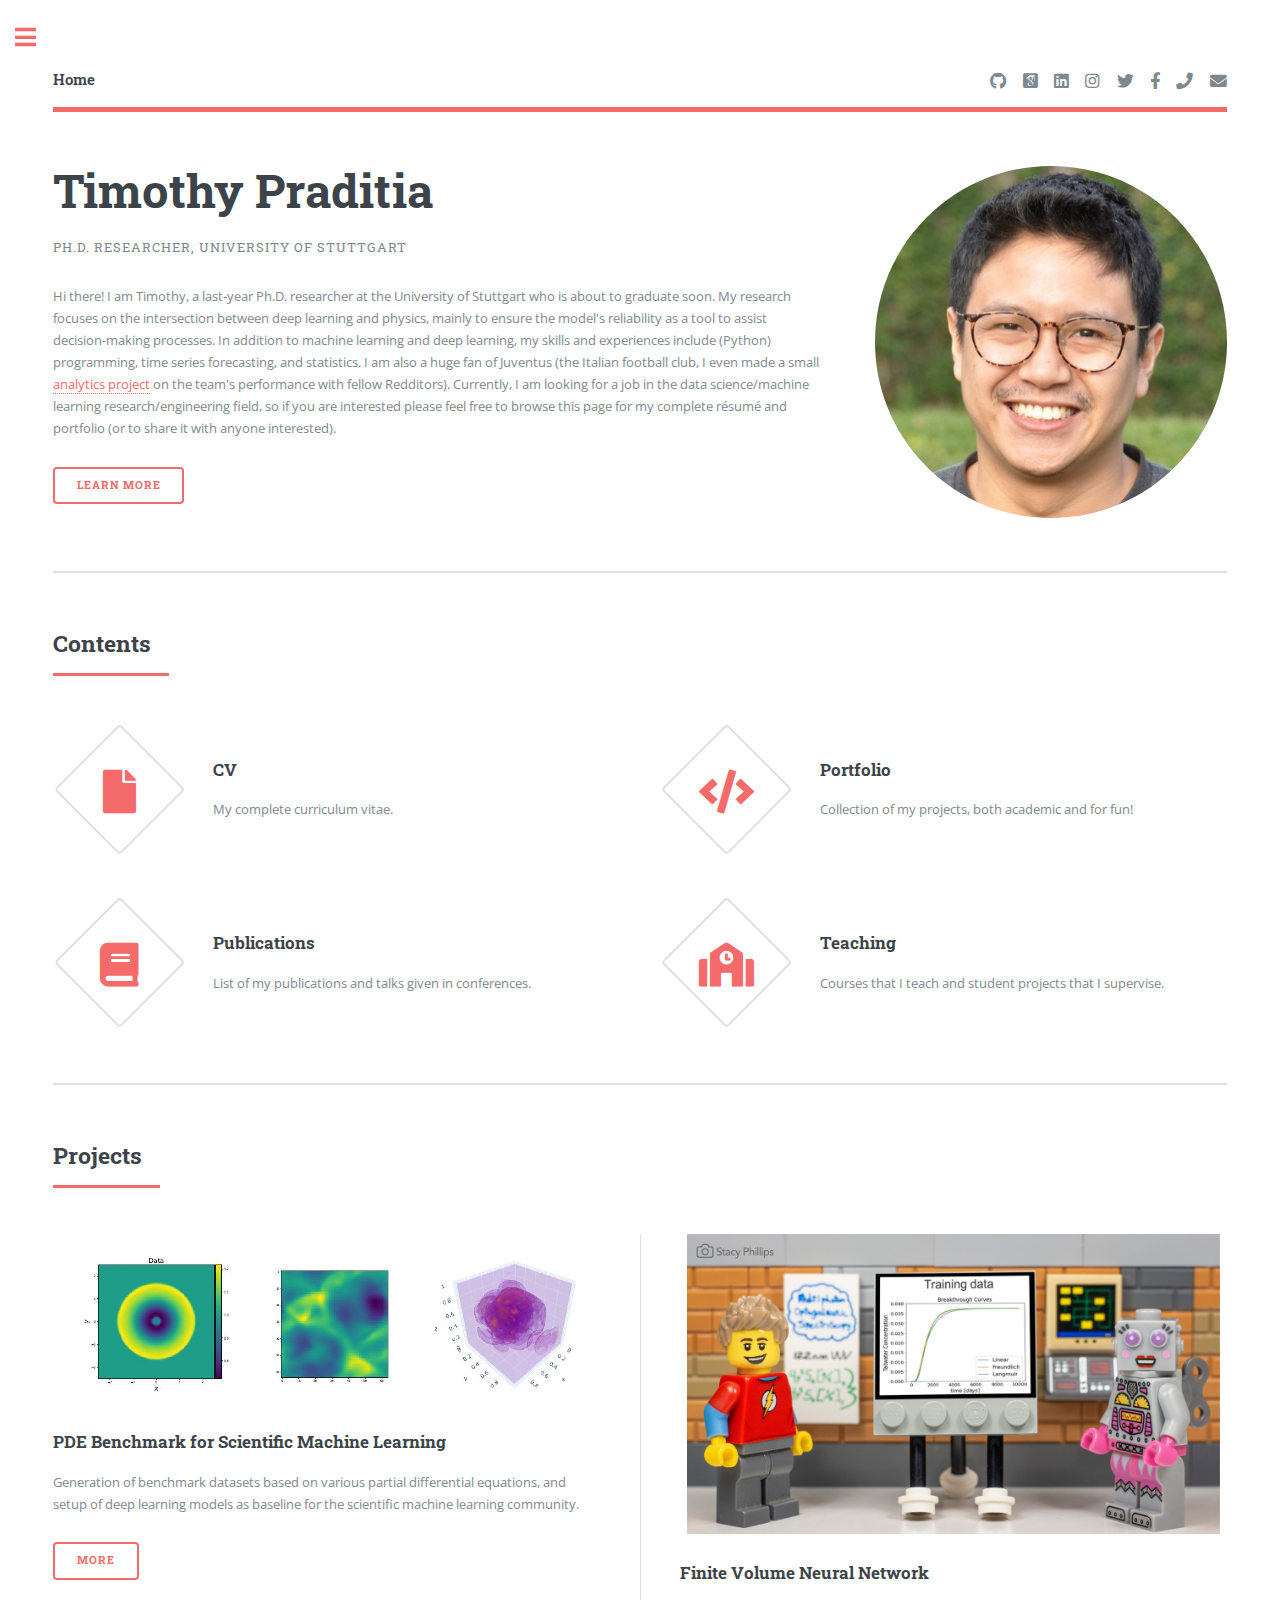
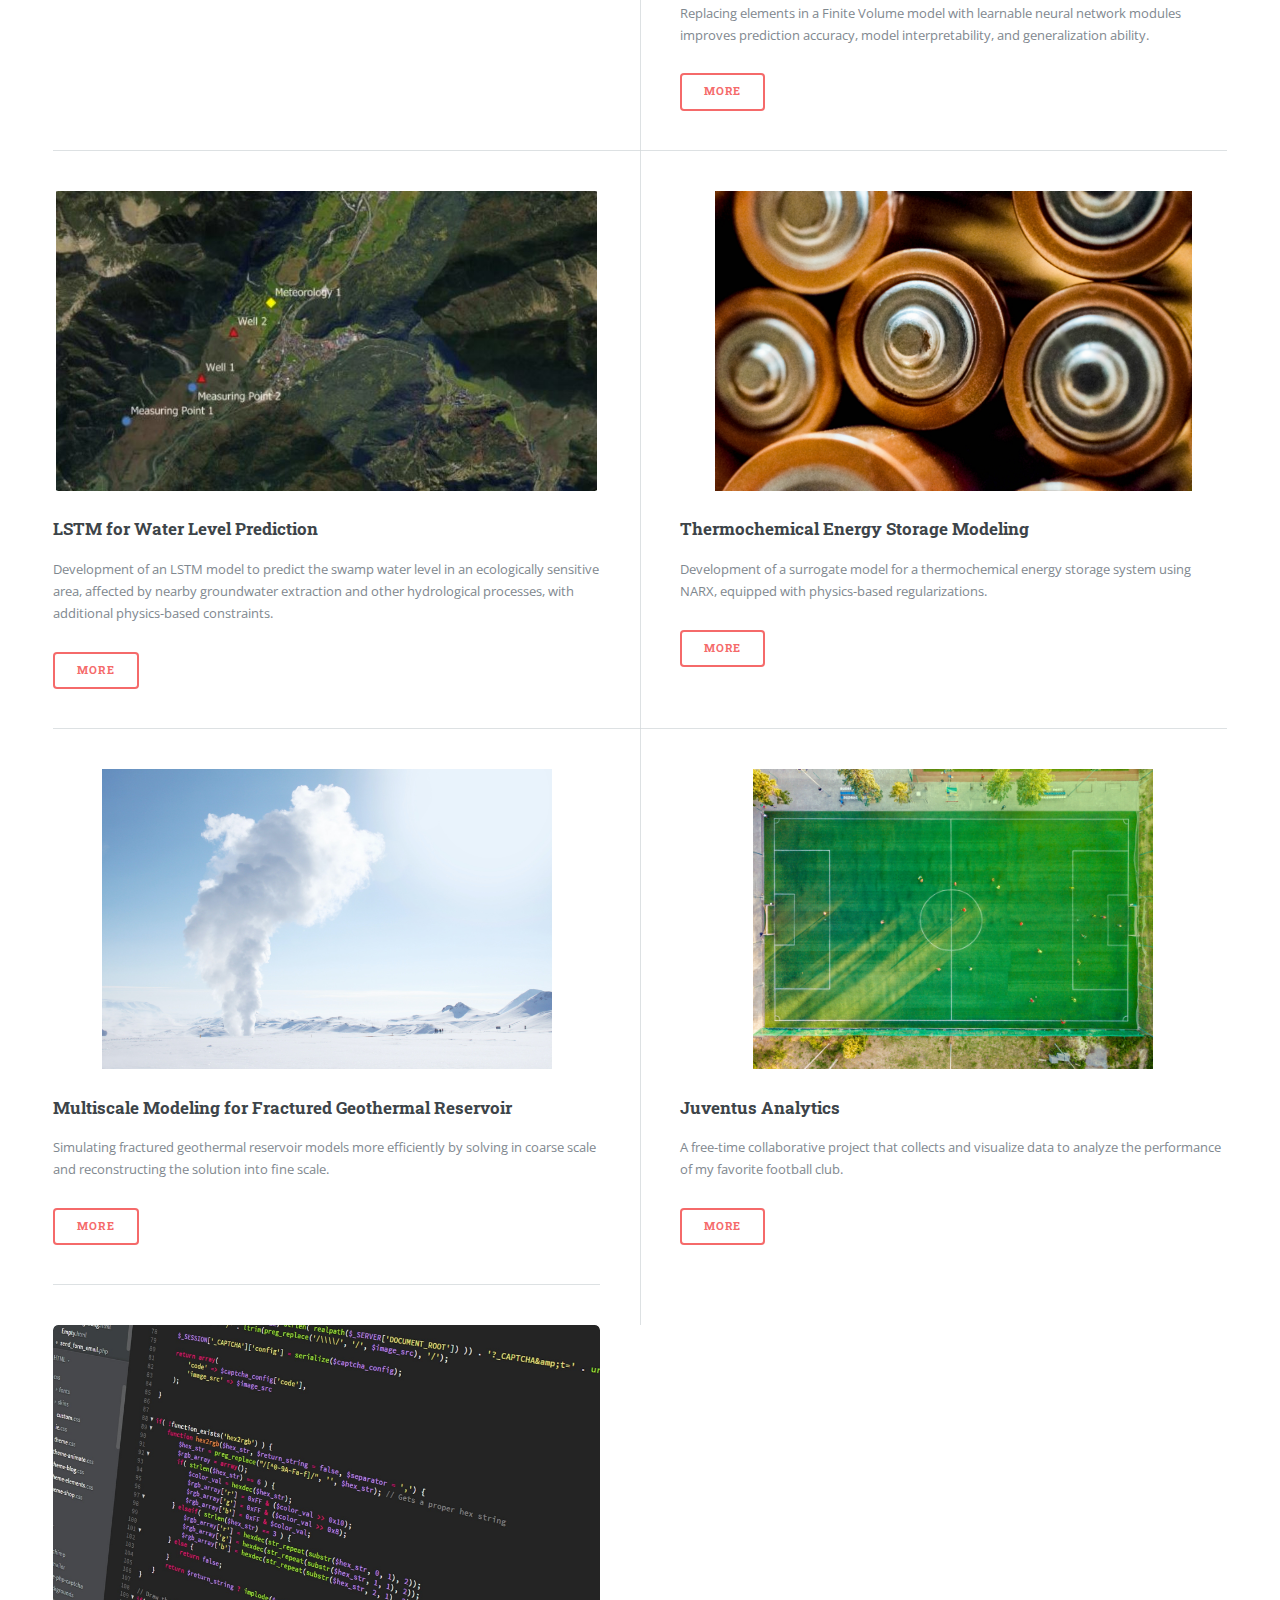
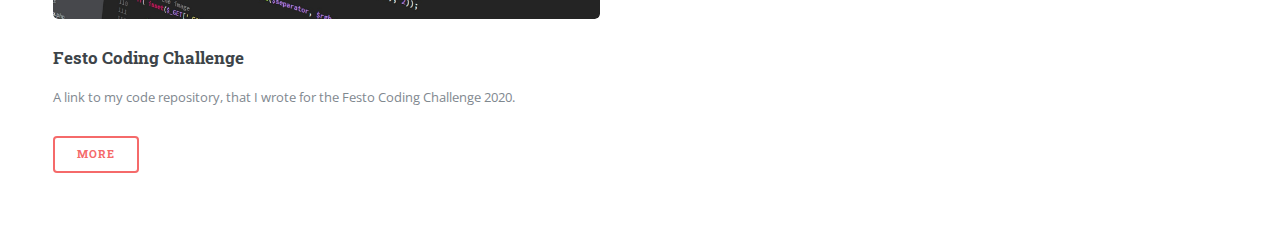
==== index.html @ e77e168a "Updated introduction and CV to include more concrete descriptions and achievements of projects" ====
<!DOCTYPE HTML>
<!--
	Editorial by HTML5 UP
	html5up.net | @ajlkn
	Free for personal and commercial use under the CCA 3.0 license (html5up.net/license)
-->
<html>
	<head>
		<title>Timothy Praditia - Home</title>
		<meta charset="utf-8" />
		<meta name="viewport" content="width=device-width, initial-scale=1, user-scalable=no" />
		<link rel="stylesheet" href="assets/css/main.css" />
	</head>
	<body class="is-preload">

		<!-- Wrapper -->
			<div id="wrapper">

				<!-- Main -->
					<div id="main">
						<div class="inner">

							<!-- Header -->
								<header id="header">
									<a href="index.html" class="logo"><strong>Home</strong></a>
									<ul class="icons">
										<li><a href="https://github.com/timothypraditia" target="_blank" class="icon brands fa-github"><span class="label">Github</span></a></li>
										<li><a href="https://scholar.google.com/citations?user=kIKsjt8AAAAJ&hl=en" target="_blank" class="icon ai ai-google-scholar-square"><span class="label">Google Scholar</span></a></li>
										<li><a href="https://www.linkedin.com/in/timothypraditia/" target="_blank" class="icon brands fa-linkedin"><span class="label">LinkedIn</span></a></li>
										<li><a href="https://www.instagram.com/timothypraditia/?hl=en" target="_blank" class="icon brands fa-instagram"><span class="label">Instagram</span></a></li>
										<li><a href="https://twitter.com/timothypraditia" target="_blank" class="icon brands fa-twitter"><span class="label">Twitter</span></a></li>
										<li><a href="https://www.facebook.com/timothypraditia" target="_blank" class="icon brands fa-facebook-f"><span class="label">Facebook</span></a></li>
										<li><a href="tel:+4917686418746" class="icon solid style2 fa fa-phone"><span class="label">Phone</span></a></li>
										<li><a href="mailto: timothypraditia89@gmail.com" class="icon solid style2 fa fa-envelope"><span class="label">Email</span></a></li>
									</ul>
								</header>

							<!-- Banner -->
								<section id="banner">
									<div class="content">
										<header>
											<h1>Timothy Praditia</h1>
											<p>Ph.D. Researcher, University of Stuttgart</p>
										</header>
										<p>Hi there! I am Timothy, a last-year Ph.D. researcher at the University of Stuttgart who is about to graduate soon.
											My research focuses on the intersection between deep learning and physics, mainly to ensure the model's reliability as a tool to assist decision-making processes.
											In addition to machine learning and deep learning, my skills and experiences include (Python) programming, time series forecasting, and statistics.
											I am also a huge fan of Juventus (the Italian football club, I even made a small <a href="juve-analytics.html">analytics project</a> on the team's performance with fellow Redditors).
											Currently, I am looking for a job in the data science/machine learning research/engineering field, so if you are interested please feel free to browse this page for my complete résumé and portfolio (or to share it with anyone interested).</p>
										<ul class="actions">
											<li><a href="cv.html" class="button big">Learn More</a></li>
										</ul>
									</div>
									<span class="image">
										<img src="images/profile_pic.svg" style="height=100px;" alt="" />
									</span>
								</section>

							<!-- Section -->
								<section>
									<header class="major">
										<h2>Contents</h2>
									</header>
									<div class="features">
										<article>
											<a href="cv.html" span class="icon solid fa fa-file"></span></a>
											<div class="content">
												<h3>CV</h3>
												<p>My complete curriculum vitae.</p>
											</div>
										</article>
										<article>
											<a href="#projects" span class="icon solid fa fa-code"></span></a>
											<div class="content">
												<h3>Portfolio</h3>
												<p>Collection of my projects, both academic and for fun!</p>
											</div>
										</article>
										<article>
											<a href="publications.html"" span class="icon solid fa fa-book"></span></a>
											<div class="content">
												<h3>Publications</h3>
												<p>List of my publications and talks given in conferences.</p>
											</div>
										</article>
										<article>
											<a href="teaching.html" span class="icon solid fa fa-school"></span></a>
											<div class="content">
												<h3>Teaching</h3>
												<p>Courses that I teach and student projects that I supervise.</p>
											</div>
										</article>
									</div>
								</section>

							<!-- Section -->
								<section>
									<header class="major">
										<h2 id="projects">Projects</h2>
									</header>
									<div class="posts">
										<article>
											<a href="pdebench.html" class="image"><img src="images/pdebench.jpg" alt="" /></a>
											<h3>PDE Benchmark for Scientific Machine Learning</h3>
											<p>Generation of benchmark datasets based on various partial differential equations, and setup of deep learning models as baseline for the scientific machine learning community.</p>
											<ul class="actions">
												<li><a href="pdebench.html" class="button">More</a></li>
											</ul>
										</article>
										<article>
											<a href="finn.html" class="image"><img src="images/finn.jpg" alt="" /></a>
											<h3>Finite Volume Neural Network</h3>
											<p>Replacing elements in a Finite Volume model with learnable neural network modules improves prediction accuracy, model interpretability, and generalization ability.</p>
											<ul class="actions">
												<li><a href="finn.html" class="button">More</a></li>
											</ul>
										</article>
										<article>
											<a href="lstm-water-level.html" class="image"><img src="images/lstm-water.jpg" alt="" /></a>
											<h3>LSTM for Water Level Prediction</h3>
											<p>Development of an LSTM model to predict the swamp water level in an ecologically sensitive area, affected by nearby groundwater extraction and other hydrological processes, with additional physics-based constraints.</p>
											<ul class="actions">
												<li><a href="lstm-water-level.html" class="button">More</a></li>
											</ul>
										</article>
										<article>
											<a href="tces.html" class="image"><img src="images/batteries.jpg" alt="" /></a>
											<h3>Thermochemical Energy Storage Modeling</h3>
											<p>Development of a surrogate model for a thermochemical energy storage system using NARX, equipped with physics-based regularizations.</p>
											<ul class="actions">
												<li><a href="tces.html" class="button">More</a></li>
											</ul>
										</article>
										<article>
											<a href="msfv.html" class="image"><img src="images/geothermal.jpg" alt="" /></a>
											<h3>Multiscale Modeling for Fractured Geothermal Reservoir</h3>
											<p>Simulating fractured geothermal reservoir models more efficiently by solving in coarse scale and reconstructing the solution into fine scale.</p>
											<ul class="actions">
												<li><a href="msfv.html" class="button">More</a></li>
											</ul>
										</article>
										<article>
											<a href="juve-analytics.html" class="image"><img src="images/football.jpg" alt="" /></a>
											<h3>Juventus Analytics</h3>
											<p>A free-time collaborative project that collects and visualize data to analyze the performance of my favorite football club.</p>
											<ul class="actions">
												<li><a href="juve-analytics.html" class="button">More</a></li>
											</ul>
										</article>
										<article>
											<a href="https://github.com/timothypraditia/festo-coding-challenge-2020" target="_blank" class="image"><img src="images/coding.jpg" alt="" /></a>
											<h3>Festo Coding Challenge</h3>
											<p>A link to my code repository, that I wrote for the Festo Coding Challenge 2020.</p>
											<ul class="actions">
												<li><a href="https://github.com/timothypraditia/festo-coding-challenge-2020" target="_blank" class="button">More</a></li>
											</ul>
										</article>
									</div>
								</section>

						</div>
					</div>

				<!-- Sidebar -->
					<div id="sidebar">
						<div class="inner">

							<!-- Menu -->
								<nav id="menu">
									<header class="major">
										<h2>Menu</h2>
									</header>
									<ul>
										<li><a href="index.html">Homepage</a></li>
										<li><a href="cv.html">Curriculum Vitae</a></li>
										<li>
											<span class="opener">Projects</span>
											<ul>
												<li><a href="pdebench.html">PDE Benchmark for Scientific Machine Learning</a></li>
												<li><a href="finn.html">Finite Volume Neural Network</a></li>
												<li><a href="lstm-water-level.html">LSTM for Water Level Prediction</a></li>
												<li><a href="tces.html">Thermochemical Energy Storage Modeling</a></li>
												<li><a href="msfv.html">Multiscale Modelling for Fractured Geothermal Reservoir</a></li>
												<li><a href="juve-analytics.html">Juventus analytics</a></li>
												<li><a href="https://github.com/timothypraditia/festo-coding-challenge-2020" target="_blank">Festo Coding Challenge</a></li>
											</ul>
										</li>
										<li><a href="publications.html">Publications list</a></li>
										<li><a href="teaching.html">Teaching and supervision</a></li>
									</ul>
								</nav>

							<!-- Section -->
								<section>
									<header class="major">
										<h2>Get in touch</h2>
									</header>
									<p>Thank you for visiting my page! If you are interested and want to get in touch, please use either the phone or email link on top of this page, or use the contact form below.</p>
									
									<form method="post" action="https://formspree.io/f/mzbwznao">
										<div class="fields">
											<div class="field half">
												<input type="text" name="name" id="name" placeholder="Name" />
											</div>
											<div class="field half">
												<input type="email" name="email" id="email" placeholder="Email" />
											</div>
											<div class="field">
												<textarea name="message" id="message" placeholder="Message"></textarea>
											</div>
										</div>
										<ul class="actions">
											<li><input type="submit" value="Send" class="primary" /></li>
										</ul>
									</form>
								</section>

							<!-- Footer -->
								<footer id="footer">
									<p class="copyright">&copy; Untitled. All rights reserved. Demo Images: <a href="https://unsplash.com">Unsplash</a>. Design: <a href="https://html5up.net">HTML5 UP</a>.</p>
								</footer>

						</div>
					</div>

			</div>

		<!-- Scripts -->
			<script src="assets/js/jquery.min.js"></script>
			<script src="assets/js/browser.min.js"></script>
			<script src="assets/js/breakpoints.min.js"></script>
			<script src="assets/js/util.js"></script>
			<script src="assets/js/main.js"></script>

	</body>
</html>
---- assets/css/main.css ----
@import url(fontawesome-all.min.css);
@import url(academicons.min.css);
@import url("https://fonts.googleapis.com/css?family=Open+Sans:400,600,400italic,600italic|Roboto+Slab:400,700");
/*
	Editorial by HTML5 UP
	html5up.net | @ajlkn
	Free for personal and commercial use under the CCA 3.0 license (html5up.net/license)
*/
html, body, div, span, applet, object,
iframe, h1, h2, h3, h4, h5, h6, p, blockquote,
pre, a, abbr, acronym, address, big, cite,
code, del, dfn, em, img, ins, kbd, q, s, samp,
small, strike, strong, sub, sup, tt, var, b,
u, i, center, dl, dt, dd, ol, ul, li, fieldset,
form, label, legend, table, caption, tbody,
tfoot, thead, tr, th, td, article, aside,
canvas, details, embed, figure, figcaption,
footer, header, hgroup, menu, nav, output, ruby,
section, summary, time, mark, audio, video {
  margin: 0;
  padding: 0;
  border: 0;
  font-size: 100%;
  font: inherit;
  vertical-align: baseline; }

article, aside, details, figcaption, figure,
footer, header, hgroup, menu, nav, section {
  display: block; }

body {
  line-height: 1; }

ol, ul {
  list-style: none; }

blockquote, q {
  quotes: none; }
  blockquote:before, blockquote:after, q:before, q:after {
    content: '';
    content: none; }

table {
  border-collapse: collapse;
  border-spacing: 0; }

body {
  -webkit-text-size-adjust: none; }

mark {
  background-color: transparent;
  color: inherit; }

input::-moz-focus-inner {
  border: 0;
  padding: 0; }

input, select, textarea {
  -moz-appearance: none;
  -webkit-appearance: none;
  -ms-appearance: none;
  appearance: none; }

/* Basic */
@-ms-viewport {
  width: device-width; }

body {
  -ms-overflow-style: scrollbar; }

@media screen and (max-width: 480px) {
  html, body {
    min-width: 320px; } }

html {
  box-sizing: border-box; }

*, *:before, *:after {
  box-sizing: inherit; }

body {
  background: #ffffff; }
  body.is-preload *, body.is-preload *:before, body.is-preload *:after, body.is-resizing *, body.is-resizing *:before, body.is-resizing *:after {
    -moz-animation: none !important;
    -webkit-animation: none !important;
    -ms-animation: none !important;
    animation: none !important;
    -moz-transition: none !important;
    -webkit-transition: none !important;
    -ms-transition: none !important;
    transition: none !important; }

/* Type */
body, input, select, textarea {
  color: #7f888f;
  font-family: "Open Sans", sans-serif;
  font-size: 13pt;
  font-weight: 400;
  line-height: 1.65; }
  @media screen and (max-width: 1680px) {
    body, input, select, textarea {
      font-size: 11pt; } }
  @media screen and (max-width: 1280px) {
    body, input, select, textarea {
      font-size: 10pt; } }
  @media screen and (max-width: 360px) {
    body, input, select, textarea {
      font-size: 9pt; } }

a {
  -moz-transition: color 0.2s ease-in-out, border-bottom-color 0.2s ease-in-out;
  -webkit-transition: color 0.2s ease-in-out, border-bottom-color 0.2s ease-in-out;
  -ms-transition: color 0.2s ease-in-out, border-bottom-color 0.2s ease-in-out;
  transition: color 0.2s ease-in-out, border-bottom-color 0.2s ease-in-out;
  border-bottom: dotted 1px;
  color: #f56a6a;
  text-decoration: none; }
  a:hover {
    border-bottom-color: #f56a6a;
    color: #f56a6a !important; }
    a:hover strong {
      color: inherit; }

strong, b {
  color: #3d4449;
  font-weight: 600; }

em, i {
  font-style: italic; }

p {
  margin: 0 0 2em 0; }

h1, h2, h3, h4, h5, h6 {
  color: #3d4449;
  font-family: "Roboto Slab", serif;
  font-weight: 700;
  line-height: 1.5;
  margin: 0 0 1em 0; }
  h1 a, h2 a, h3 a, h4 a, h5 a, h6 a {
    color: inherit;
    text-decoration: none;
    border-bottom: 0; }

h1 {
  font-size: 4em;
  margin: 0 0 0.5em 0;
  line-height: 1.3; }

h2 {
  font-size: 1.75em; }

h3 {
  font-size: 1.25em; }

h4 {
  font-size: 1.1em; }

h5 {
  font-size: 0.9em; }

h6 {
  font-size: 0.7em; }

@media screen and (max-width: 1680px) {
  h1 {
    font-size: 3.5em; } }

@media screen and (max-width: 980px) {
  h1 {
    font-size: 3.25em; } }

@media screen and (max-width: 736px) {
  h1 {
    font-size: 2em;
    line-height: 1.4; }
  h2 {
    font-size: 1.5em; } }

sub {
  font-size: 0.8em;
  position: relative;
  top: 0.5em; }

sup {
  font-size: 0.8em;
  position: relative;
  top: -0.5em; }

blockquote {
  border-left: solid 3px rgba(210, 215, 217, 0.75);
  font-style: italic;
  margin: 0 0 2em 0;
  padding: 0.5em 0 0.5em 2em; }

code {
  background: rgba(230, 235, 237, 0.25);
  border-radius: 0.375em;
  border: solid 1px rgba(210, 215, 217, 0.75);
  font-family: "Courier New", monospace;
  font-size: 0.9em;
  margin: 0 0.25em;
  padding: 0.25em 0.65em; }

pre {
  -webkit-overflow-scrolling: touch;
  font-family: "Courier New", monospace;
  font-size: 0.9em;
  margin: 0 0 2em 0; }
  pre code {
    display: block;
    line-height: 1.75;
    padding: 1em 1.5em;
    overflow-x: auto; }

hr {
  border: 0;
  border-bottom: solid 1px rgba(210, 215, 217, 0.75);
  margin: 2em 0; }
  hr.major {
    margin: 3em 0; }

.align-left {
  text-align: left; }

.align-center {
  text-align: center; }

.align-right {
  text-align: right; }

/* Row */
.row {
  display: flex;
  flex-wrap: wrap;
  box-sizing: border-box;
  align-items: stretch; }
  .row > * {
    box-sizing: border-box; }
  .row.gtr-uniform > * > :last-child {
    margin-bottom: 0; }
  .row.aln-left {
    justify-content: flex-start; }
  .row.aln-center {
    justify-content: center; }
  .row.aln-right {
    justify-content: flex-end; }
  .row.aln-top {
    align-items: flex-start; }
  .row.aln-middle {
    align-items: center; }
  .row.aln-bottom {
    align-items: flex-end; }
  .row > .imp {
    order: -1; }
  .row > .col-1 {
    width: 8.33333%; }
  .row > .off-1 {
    margin-left: 8.33333%; }
  .row > .col-2 {
    width: 16.66667%; }
  .row > .off-2 {
    margin-left: 16.66667%; }
  .row > .col-3 {
    width: 25%; }
  .row > .off-3 {
    margin-left: 25%; }
  .row > .col-4 {
    width: 33.33333%; }
  .row > .off-4 {
    margin-left: 33.33333%; }
  .row > .col-5 {
    width: 41.66667%; }
  .row > .off-5 {
    margin-left: 41.66667%; }
  .row > .col-6 {
    width: 50%; }
  .row > .off-6 {
    margin-left: 50%; }
  .row > .col-7 {
    width: 58.33333%; }
  .row > .off-7 {
    margin-left: 58.33333%; }
  .row > .col-8 {
    width: 66.66667%; }
  .row > .off-8 {
    margin-left: 66.66667%; }
  .row > .col-9 {
    width: 75%; }
  .row > .off-9 {
    margin-left: 75%; }
  .row > .col-10 {
    width: 83.33333%; }
  .row > .off-10 {
    margin-left: 83.33333%; }
  .row > .col-11 {
    width: 91.66667%; }
  .row > .off-11 {
    margin-left: 91.66667%; }
  .row > .col-12 {
    width: 100%; }
  .row > .off-12 {
    margin-left: 100%; }
  .row.gtr-0 {
    margin-top: 0;
    margin-left: 0em; }
    .row.gtr-0 > * {
      padding: 0 0 0 0em; }
    .row.gtr-0.gtr-uniform {
      margin-top: 0em; }
      .row.gtr-0.gtr-uniform > * {
        padding-top: 0em; }
  .row.gtr-25 {
    margin-top: 0;
    margin-left: -0.375em; }
    .row.gtr-25 > * {
      padding: 0 0 0 0.375em; }
    .row.gtr-25.gtr-uniform {
      margin-top: -0.375em; }
      .row.gtr-25.gtr-uniform > * {
        padding-top: 0.375em; }
  .row.gtr-50 {
    margin-top: 0;
    margin-left: -0.75em; }
    .row.gtr-50 > * {
      padding: 0 0 0 0.75em; }
    .row.gtr-50.gtr-uniform {
      margin-top: -0.75em; }
      .row.gtr-50.gtr-uniform > * {
        padding-top: 0.75em; }
  .row {
    margin-top: 0;
    margin-left: -1.5em; }
    .row > * {
      padding: 0 0 0 1.5em; }
    .row.gtr-uniform {
      margin-top: -1.5em; }
      .row.gtr-uniform > * {
        padding-top: 1.5em; }
  .row.gtr-150 {
    margin-top: 0;
    margin-left: -2.25em; }
    .row.gtr-150 > * {
      padding: 0 0 0 2.25em; }
    .row.gtr-150.gtr-uniform {
      margin-top: -2.25em; }
      .row.gtr-150.gtr-uniform > * {
        padding-top: 2.25em; }
  .row.gtr-200 {
    margin-top: 0;
    margin-left: -3em; }
    .row.gtr-200 > * {
      padding: 0 0 0 3em; }
    .row.gtr-200.gtr-uniform {
      margin-top: -3em; }
      .row.gtr-200.gtr-uniform > * {
        padding-top: 3em; }
  @media screen and (max-width: 1680px) {
    .row {
      display: flex;
      flex-wrap: wrap;
      box-sizing: border-box;
      align-items: stretch; }
      .row > * {
        box-sizing: border-box; }
      .row.gtr-uniform > * > :last-child {
        margin-bottom: 0; }
      .row.aln-left {
        justify-content: flex-start; }
      .row.aln-center {
        justify-content: center; }
      .row.aln-right {
        justify-content: flex-end; }
      .row.aln-top {
        align-items: flex-start; }
      .row.aln-middle {
        align-items: center; }
      .row.aln-bottom {
        align-items: flex-end; }
      .row > .imp-xlarge {
        order: -1; }
      .row > .col-1-xlarge {
        width: 8.33333%; }
      .row > .off-1-xlarge {
        margin-left: 8.33333%; }
      .row > .col-2-xlarge {
        width: 16.66667%; }
      .row > .off-2-xlarge {
        margin-left: 16.66667%; }
      .row > .col-3-xlarge {
        width: 25%; }
      .row > .off-3-xlarge {
        margin-left: 25%; }
      .row > .col-4-xlarge {
        width: 33.33333%; }
      .row > .off-4-xlarge {
        margin-left: 33.33333%; }
      .row > .col-5-xlarge {
        width: 41.66667%; }
      .row > .off-5-xlarge {
        margin-left: 41.66667%; }
      .row > .col-6-xlarge {
        width: 50%; }
      .row > .off-6-xlarge {
        margin-left: 50%; }
      .row > .col-7-xlarge {
        width: 58.33333%; }
      .row > .off-7-xlarge {
        margin-left: 58.33333%; }
      .row > .col-8-xlarge {
        width: 66.66667%; }
      .row > .off-8-xlarge {
        margin-left: 66.66667%; }
      .row > .col-9-xlarge {
        width: 75%; }
      .row > .off-9-xlarge {
        margin-left: 75%; }
      .row > .col-10-xlarge {
        width: 83.33333%; }
      .row > .off-10-xlarge {
        margin-left: 83.33333%; }
      .row > .col-11-xlarge {
        width: 91.66667%; }
      .row > .off-11-xlarge {
        margin-left: 91.66667%; }
      .row > .col-12-xlarge {
        width: 100%; }
      .row > .off-12-xlarge {
        margin-left: 100%; }
      .row.gtr-0 {
        margin-top: 0;
        margin-left: 0em; }
        .row.gtr-0 > * {
          padding: 0 0 0 0em; }
        .row.gtr-0.gtr-uniform {
          margin-top: 0em; }
          .row.gtr-0.gtr-uniform > * {
            padding-top: 0em; }
      .row.gtr-25 {
        margin-top: 0;
        margin-left: -0.375em; }
        .row.gtr-25 > * {
          padding: 0 0 0 0.375em; }
        .row.gtr-25.gtr-uniform {
          margin-top: -0.375em; }
          .row.gtr-25.gtr-uniform > * {
            padding-top: 0.375em; }
      .row.gtr-50 {
        margin-top: 0;
        margin-left: -0.75em; }
        .row.gtr-50 > * {
          padding: 0 0 0 0.75em; }
        .row.gtr-50.gtr-uniform {
          margin-top: -0.75em; }
          .row.gtr-50.gtr-uniform > * {
            padding-top: 0.75em; }
      .row {
        margin-top: 0;
        margin-left: -1.5em; }
        .row > * {
          padding: 0 0 0 1.5em; }
        .row.gtr-uniform {
          margin-top: -1.5em; }
          .row.gtr-uniform > * {
            padding-top: 1.5em; }
      .row.gtr-150 {
        margin-top: 0;
        margin-left: -2.25em; }
        .row.gtr-150 > * {
          padding: 0 0 0 2.25em; }
        .row.gtr-150.gtr-uniform {
          margin-top: -2.25em; }
          .row.gtr-150.gtr-uniform > * {
            padding-top: 2.25em; }
      .row.gtr-200 {
        margin-top: 0;
        margin-left: -3em; }
        .row.gtr-200 > * {
          padding: 0 0 0 3em; }
        .row.gtr-200.gtr-uniform {
          margin-top: -3em; }
          .row.gtr-200.gtr-uniform > * {
            padding-top: 3em; } }
  @media screen and (max-width: 1280px) {
    .row {
      display: flex;
      flex-wrap: wrap;
      box-sizing: border-box;
      align-items: stretch; }
      .row > * {
        box-sizing: border-box; }
      .row.gtr-uniform > * > :last-child {
        margin-bottom: 0; }
      .row.aln-left {
        justify-content: flex-start; }
      .row.aln-center {
        justify-content: center; }
      .row.aln-right {
        justify-content: flex-end; }
      .row.aln-top {
        align-items: flex-start; }
      .row.aln-middle {
        align-items: center; }
      .row.aln-bottom {
        align-items: flex-end; }
      .row > .imp-large {
        order: -1; }
      .row > .col-1-large {
        width: 8.33333%; }
      .row > .off-1-large {
        margin-left: 8.33333%; }
      .row > .col-2-large {
        width: 16.66667%; }
      .row > .off-2-large {
        margin-left: 16.66667%; }
      .row > .col-3-large {
        width: 25%; }
      .row > .off-3-large {
        margin-left: 25%; }
      .row > .col-4-large {
        width: 33.33333%; }
      .row > .off-4-large {
        margin-left: 33.33333%; }
      .row > .col-5-large {
        width: 41.66667%; }
      .row > .off-5-large {
        margin-left: 41.66667%; }
      .row > .col-6-large {
        width: 50%; }
      .row > .off-6-large {
        margin-left: 50%; }
      .row > .col-7-large {
        width: 58.33333%; }
      .row > .off-7-large {
        margin-left: 58.33333%; }
      .row > .col-8-large {
        width: 66.66667%; }
      .row > .off-8-large {
        margin-left: 66.66667%; }
      .row > .col-9-large {
        width: 75%; }
      .row > .off-9-large {
        margin-left: 75%; }
      .row > .col-10-large {
        width: 83.33333%; }
      .row > .off-10-large {
        margin-left: 83.33333%; }
      .row > .col-11-large {
        width: 91.66667%; }
      .row > .off-11-large {
        margin-left: 91.66667%; }
      .row > .col-12-large {
        width: 100%; }
      .row > .off-12-large {
        margin-left: 100%; }
      .row.gtr-0 {
        margin-top: 0;
        margin-left: 0em; }
        .row.gtr-0 > * {
          padding: 0 0 0 0em; }
        .row.gtr-0.gtr-uniform {
          margin-top: 0em; }
          .row.gtr-0.gtr-uniform > * {
            padding-top: 0em; }
      .row.gtr-25 {
        margin-top: 0;
        margin-left: -0.375em; }
        .row.gtr-25 > * {
          padding: 0 0 0 0.375em; }
        .row.gtr-25.gtr-uniform {
          margin-top: -0.375em; }
          .row.gtr-25.gtr-uniform > * {
            padding-top: 0.375em; }
      .row.gtr-50 {
        margin-top: 0;
        margin-left: -0.75em; }
        .row.gtr-50 > * {
          padding: 0 0 0 0.75em; }
        .row.gtr-50.gtr-uniform {
          margin-top: -0.75em; }
          .row.gtr-50.gtr-uniform > * {
            padding-top: 0.75em; }
      .row {
        margin-top: 0;
        margin-left: -1.5em; }
        .row > * {
          padding: 0 0 0 1.5em; }
        .row.gtr-uniform {
          margin-top: -1.5em; }
          .row.gtr-uniform > * {
            padding-top: 1.5em; }
      .row.gtr-150 {
        margin-top: 0;
        margin-left: -2.25em; }
        .row.gtr-150 > * {
          padding: 0 0 0 2.25em; }
        .row.gtr-150.gtr-uniform {
          margin-top: -2.25em; }
          .row.gtr-150.gtr-uniform > * {
            padding-top: 2.25em; }
      .row.gtr-200 {
        margin-top: 0;
        margin-left: -3em; }
        .row.gtr-200 > * {
          padding: 0 0 0 3em; }
        .row.gtr-200.gtr-uniform {
          margin-top: -3em; }
          .row.gtr-200.gtr-uniform > * {
            padding-top: 3em; } }
  @media screen and (max-width: 980px) {
    .row {
      display: flex;
      flex-wrap: wrap;
      box-sizing: border-box;
      align-items: stretch; }
      .row > * {
        box-sizing: border-box; }
      .row.gtr-uniform > * > :last-child {
        margin-bottom: 0; }
      .row.aln-left {
        justify-content: flex-start; }
      .row.aln-center {
        justify-content: center; }
      .row.aln-right {
        justify-content: flex-end; }
      .row.aln-top {
        align-items: flex-start; }
      .row.aln-middle {
        align-items: center; }
      .row.aln-bottom {
        align-items: flex-end; }
      .row > .imp-medium {
        order: -1; }
      .row > .col-1-medium {
        width: 8.33333%; }
      .row > .off-1-medium {
        margin-left: 8.33333%; }
      .row > .col-2-medium {
        width: 16.66667%; }
      .row > .off-2-medium {
        margin-left: 16.66667%; }
      .row > .col-3-medium {
        width: 25%; }
      .row > .off-3-medium {
        margin-left: 25%; }
      .row > .col-4-medium {
        width: 33.33333%; }
      .row > .off-4-medium {
        margin-left: 33.33333%; }
      .row > .col-5-medium {
        width: 41.66667%; }
      .row > .off-5-medium {
        margin-left: 41.66667%; }
      .row > .col-6-medium {
        width: 50%; }
      .row > .off-6-medium {
        margin-left: 50%; }
      .row > .col-7-medium {
        width: 58.33333%; }
      .row > .off-7-medium {
        margin-left: 58.33333%; }
      .row > .col-8-medium {
        width: 66.66667%; }
      .row > .off-8-medium {
        margin-left: 66.66667%; }
      .row > .col-9-medium {
        width: 75%; }
      .row > .off-9-medium {
        margin-left: 75%; }
      .row > .col-10-medium {
        width: 83.33333%; }
      .row > .off-10-medium {
        margin-left: 83.33333%; }
      .row > .col-11-medium {
        width: 91.66667%; }
      .row > .off-11-medium {
        margin-left: 91.66667%; }
      .row > .col-12-medium {
        width: 100%; }
      .row > .off-12-medium {
        margin-left: 100%; }
      .row.gtr-0 {
        margin-top: 0;
        margin-left: 0em; }
        .row.gtr-0 > * {
          padding: 0 0 0 0em; }
        .row.gtr-0.gtr-uniform {
          margin-top: 0em; }
          .row.gtr-0.gtr-uniform > * {
            padding-top: 0em; }
      .row.gtr-25 {
        margin-top: 0;
        margin-left: -0.375em; }
        .row.gtr-25 > * {
          padding: 0 0 0 0.375em; }
        .row.gtr-25.gtr-uniform {
          margin-top: -0.375em; }
          .row.gtr-25.gtr-uniform > * {
            padding-top: 0.375em; }
      .row.gtr-50 {
        margin-top: 0;
        margin-left: -0.75em; }
        .row.gtr-50 > * {
          padding: 0 0 0 0.75em; }
        .row.gtr-50.gtr-uniform {
          margin-top: -0.75em; }
          .row.gtr-50.gtr-uniform > * {
            padding-top: 0.75em; }
      .row {
        margin-top: 0;
        margin-left: -1.5em; }
        .row > * {
          padding: 0 0 0 1.5em; }
        .row.gtr-uniform {
          margin-top: -1.5em; }
          .row.gtr-uniform > * {
            padding-top: 1.5em; }
      .row.gtr-150 {
        margin-top: 0;
        margin-left: -2.25em; }
        .row.gtr-150 > * {
          padding: 0 0 0 2.25em; }
        .row.gtr-150.gtr-uniform {
          margin-top: -2.25em; }
          .row.gtr-150.gtr-uniform > * {
            padding-top: 2.25em; }
      .row.gtr-200 {
        margin-top: 0;
        margin-left: -3em; }
        .row.gtr-200 > * {
          padding: 0 0 0 3em; }
        .row.gtr-200.gtr-uniform {
          margin-top: -3em; }
          .row.gtr-200.gtr-uniform > * {
            padding-top: 3em; } }
  @media screen and (max-width: 736px) {
    .row {
      display: flex;
      flex-wrap: wrap;
      box-sizing: border-box;
      align-items: stretch; }
      .row > * {
        box-sizing: border-box; }
      .row.gtr-uniform > * > :last-child {
        margin-bottom: 0; }
      .row.aln-left {
        justify-content: flex-start; }
      .row.aln-center {
        justify-content: center; }
      .row.aln-right {
        justify-content: flex-end; }
      .row.aln-top {
        align-items: flex-start; }
      .row.aln-middle {
        align-items: center; }
      .row.aln-bottom {
        align-items: flex-end; }
      .row > .imp-small {
        order: -1; }
      .row > .col-1-small {
        width: 8.33333%; }
      .row > .off-1-small {
        margin-left: 8.33333%; }
      .row > .col-2-small {
        width: 16.66667%; }
      .row > .off-2-small {
        margin-left: 16.66667%; }
      .row > .col-3-small {
        width: 25%; }
      .row > .off-3-small {
        margin-left: 25%; }
      .row > .col-4-small {
        width: 33.33333%; }
      .row > .off-4-small {
        margin-left: 33.33333%; }
      .row > .col-5-small {
        width: 41.66667%; }
      .row > .off-5-small {
        margin-left: 41.66667%; }
      .row > .col-6-small {
        width: 50%; }
      .row > .off-6-small {
        margin-left: 50%; }
      .row > .col-7-small {
        width: 58.33333%; }
      .row > .off-7-small {
        margin-left: 58.33333%; }
      .row > .col-8-small {
        width: 66.66667%; }
      .row > .off-8-small {
        margin-left: 66.66667%; }
      .row > .col-9-small {
        width: 75%; }
      .row > .off-9-small {
        margin-left: 75%; }
      .row > .col-10-small {
        width: 83.33333%; }
      .row > .off-10-small {
        margin-left: 83.33333%; }
      .row > .col-11-small {
        width: 91.66667%; }
      .row > .off-11-small {
        margin-left: 91.66667%; }
      .row > .col-12-small {
        width: 100%; }
      .row > .off-12-small {
        margin-left: 100%; }
      .row.gtr-0 {
        margin-top: 0;
        margin-left: 0em; }
        .row.gtr-0 > * {
          padding: 0 0 0 0em; }
        .row.gtr-0.gtr-uniform {
          margin-top: 0em; }
          .row.gtr-0.gtr-uniform > * {
            padding-top: 0em; }
      .row.gtr-25 {
        margin-top: 0;
        margin-left: -0.375em; }
        .row.gtr-25 > * {
          padding: 0 0 0 0.375em; }
        .row.gtr-25.gtr-uniform {
          margin-top: -0.375em; }
          .row.gtr-25.gtr-uniform > * {
            padding-top: 0.375em; }
      .row.gtr-50 {
        margin-top: 0;
        margin-left: -0.75em; }
        .row.gtr-50 > * {
          padding: 0 0 0 0.75em; }
        .row.gtr-50.gtr-uniform {
          margin-top: -0.75em; }
          .row.gtr-50.gtr-uniform > * {
            padding-top: 0.75em; }
      .row {
        margin-top: 0;
        margin-left: -1.5em; }
        .row > * {
          padding: 0 0 0 1.5em; }
        .row.gtr-uniform {
          margin-top: -1.5em; }
          .row.gtr-uniform > * {
            padding-top: 1.5em; }
      .row.gtr-150 {
        margin-top: 0;
        margin-left: -2.25em; }
        .row.gtr-150 > * {
          padding: 0 0 0 2.25em; }
        .row.gtr-150.gtr-uniform {
          margin-top: -2.25em; }
          .row.gtr-150.gtr-uniform > * {
            padding-top: 2.25em; }
      .row.gtr-200 {
        margin-top: 0;
        margin-left: -3em; }
        .row.gtr-200 > * {
          padding: 0 0 0 3em; }
        .row.gtr-200.gtr-uniform {
          margin-top: -3em; }
          .row.gtr-200.gtr-uniform > * {
            padding-top: 3em; } }
  @media screen and (max-width: 480px) {
    .row {
      display: flex;
      flex-wrap: wrap;
      box-sizing: border-box;
      align-items: stretch; }
      .row > * {
        box-sizing: border-box; }
      .row.gtr-uniform > * > :last-child {
        margin-bottom: 0; }
      .row.aln-left {
        justify-content: flex-start; }
      .row.aln-center {
        justify-content: center; }
      .row.aln-right {
        justify-content: flex-end; }
      .row.aln-top {
        align-items: flex-start; }
      .row.aln-middle {
        align-items: center; }
      .row.aln-bottom {
        align-items: flex-end; }
      .row > .imp-xsmall {
        order: -1; }
      .row > .col-1-xsmall {
        width: 8.33333%; }
      .row > .off-1-xsmall {
        margin-left: 8.33333%; }
      .row > .col-2-xsmall {
        width: 16.66667%; }
      .row > .off-2-xsmall {
        margin-left: 16.66667%; }
      .row > .col-3-xsmall {
        width: 25%; }
      .row > .off-3-xsmall {
        margin-left: 25%; }
      .row > .col-4-xsmall {
        width: 33.33333%; }
      .row > .off-4-xsmall {
        margin-left: 33.33333%; }
      .row > .col-5-xsmall {
        width: 41.66667%; }
      .row > .off-5-xsmall {
        margin-left: 41.66667%; }
      .row > .col-6-xsmall {
        width: 50%; }
      .row > .off-6-xsmall {
        margin-left: 50%; }
      .row > .col-7-xsmall {
        width: 58.33333%; }
      .row > .off-7-xsmall {
        margin-left: 58.33333%; }
      .row > .col-8-xsmall {
        width: 66.66667%; }
      .row > .off-8-xsmall {
        margin-left: 66.66667%; }
      .row > .col-9-xsmall {
        width: 75%; }
      .row > .off-9-xsmall {
        margin-left: 75%; }
      .row > .col-10-xsmall {
        width: 83.33333%; }
      .row > .off-10-xsmall {
        margin-left: 83.33333%; }
      .row > .col-11-xsmall {
        width: 91.66667%; }
      .row > .off-11-xsmall {
        margin-left: 91.66667%; }
      .row > .col-12-xsmall {
        width: 100%; }
      .row > .off-12-xsmall {
        margin-left: 100%; }
      .row.gtr-0 {
        margin-top: 0;
        margin-left: 0em; }
        .row.gtr-0 > * {
          padding: 0 0 0 0em; }
        .row.gtr-0.gtr-uniform {
          margin-top: 0em; }
          .row.gtr-0.gtr-uniform > * {
            padding-top: 0em; }
      .row.gtr-25 {
        margin-top: 0;
        margin-left: -0.375em; }
        .row.gtr-25 > * {
          padding: 0 0 0 0.375em; }
        .row.gtr-25.gtr-uniform {
          margin-top: -0.375em; }
          .row.gtr-25.gtr-uniform > * {
            padding-top: 0.375em; }
      .row.gtr-50 {
        margin-top: 0;
        margin-left: -0.75em; }
        .row.gtr-50 > * {
          padding: 0 0 0 0.75em; }
        .row.gtr-50.gtr-uniform {
          margin-top: -0.75em; }
          .row.gtr-50.gtr-uniform > * {
            padding-top: 0.75em; }
      .row {
        margin-top: 0;
        margin-left: -1.5em; }
        .row > * {
          padding: 0 0 0 1.5em; }
        .row.gtr-uniform {
          margin-top: -1.5em; }
          .row.gtr-uniform > * {
            padding-top: 1.5em; }
      .row.gtr-150 {
        margin-top: 0;
        margin-left: -2.25em; }
        .row.gtr-150 > * {
          padding: 0 0 0 2.25em; }
        .row.gtr-150.gtr-uniform {
          margin-top: -2.25em; }
          .row.gtr-150.gtr-uniform > * {
            padding-top: 2.25em; }
      .row.gtr-200 {
        margin-top: 0;
        margin-left: -3em; }
        .row.gtr-200 > * {
          padding: 0 0 0 3em; }
        .row.gtr-200.gtr-uniform {
          margin-top: -3em; }
          .row.gtr-200.gtr-uniform > * {
            padding-top: 3em; } }

/* Section/Article */
section.special, article.special {
  text-align: center; }

header p {
  font-family: "Roboto Slab", serif;
  font-size: 1em;
  font-weight: 400;
  letter-spacing: 0.075em;
  margin-top: -0.5em;
  text-transform: uppercase; }

header.major > :last-child {
  border-bottom: solid 3px #f56a6a;
  display: inline-block;
  margin: 0 0 2em 0;
  padding: 0 0.75em 0.5em 0; }

header.main > :last-child {
  margin: 0 0 1em 0; }

/* Form */
form {
  margin: 0 0 2em 0; }

label {
  color: #3d4449;
  display: block;
  font-size: 0.9em;
  font-weight: 600;
  margin: 0 0 1em 0; }

input[type="text"],
input[type="password"],
input[type="email"],
input[type="tel"],
input[type="search"],
input[type="url"],
select,
textarea {
  -moz-appearance: none;
  -webkit-appearance: none;
  -ms-appearance: none;
  appearance: none;
  background: #ffffff;
  border-radius: 0.375em;
  border: none;
  border: solid 1px rgba(210, 215, 217, 0.75);
  color: inherit;
  display: block;
  outline: 0;
  padding: 0 1em;
  text-decoration: none;
  width: 100%; }
  input[type="text"]:invalid,
  input[type="password"]:invalid,
  input[type="email"]:invalid,
  input[type="tel"]:invalid,
  input[type="search"]:invalid,
  input[type="url"]:invalid,
  select:invalid,
  textarea:invalid {
    box-shadow: none; }
  input[type="text"]:focus,
  input[type="password"]:focus,
  input[type="email"]:focus,
  input[type="tel"]:focus,
  input[type="search"]:focus,
  input[type="url"]:focus,
  select:focus,
  textarea:focus {
    border-color: #f56a6a;
    box-shadow: 0 0 0 1px #f56a6a; }

select {
  background-image: url("data:image/svg+xml;charset=utf8,%3Csvg xmlns='http://www.w3.org/2000/svg' width='40' height='40' preserveAspectRatio='none' viewBox='0 0 40 40'%3E%3Cpath d='M9.4,12.3l10.4,10.4l10.4-10.4c0.2-0.2,0.5-0.4,0.9-0.4c0.3,0,0.6,0.1,0.9,0.4l3.3,3.3c0.2,0.2,0.4,0.5,0.4,0.9 c0,0.4-0.1,0.6-0.4,0.9L20.7,31.9c-0.2,0.2-0.5,0.4-0.9,0.4c-0.3,0-0.6-0.1-0.9-0.4L4.3,17.3c-0.2-0.2-0.4-0.5-0.4-0.9 c0-0.4,0.1-0.6,0.4-0.9l3.3-3.3c0.2-0.2,0.5-0.4,0.9-0.4S9.1,12.1,9.4,12.3z' fill='rgba(210, 215, 217, 0.75)' /%3E%3C/svg%3E");
  background-size: 1.25em;
  background-repeat: no-repeat;
  background-position: calc(100% - 1em) center;
  height: 2.75em;
  padding-right: 2.75em;
  text-overflow: ellipsis; }
  select option {
    color: #3d4449;
    background: #ffffff; }
  select:focus::-ms-value {
    background-color: transparent; }
  select::-ms-expand {
    display: none; }

input[type="text"],
input[type="password"],
input[type="email"],
input[type="tel"],
input[type="search"],
input[type="url"],
select {
  height: 2.75em; }

textarea {
  padding: 0.75em 1em; }

input[type="checkbox"],
input[type="radio"] {
  -moz-appearance: none;
  -webkit-appearance: none;
  -ms-appearance: none;
  appearance: none;
  display: block;
  float: left;
  margin-right: -2em;
  opacity: 0;
  width: 1em;
  z-index: -1; }
  input[type="checkbox"] + label,
  input[type="radio"] + label {
    text-decoration: none;
    color: #7f888f;
    cursor: pointer;
    display: inline-block;
    font-size: 1em;
    font-weight: 400;
    padding-left: 2.4em;
    padding-right: 0.75em;
    position: relative; }
    input[type="checkbox"] + label:before,
    input[type="radio"] + label:before {
      -moz-osx-font-smoothing: grayscale;
      -webkit-font-smoothing: antialiased;
      display: inline-block;
      font-style: normal;
      font-variant: normal;
      text-rendering: auto;
      line-height: 1;
      text-transform: none !important;
      font-family: 'Font Awesome 5 Free';
      font-weight: 900; }
    input[type="checkbox"] + label:before,
    input[type="radio"] + label:before {
      background: #ffffff;
      border-radius: 0.375em;
      border: solid 1px rgba(210, 215, 217, 0.75);
      content: '';
      display: inline-block;
      font-size: 0.8em;
      height: 2.0625em;
      left: 0;
      line-height: 2.0625em;
      position: absolute;
      text-align: center;
      top: 0;
      width: 2.0625em; }
  input[type="checkbox"]:checked + label:before,
  input[type="radio"]:checked + label:before {
    background: #3d4449;
    border-color: #3d4449;
    color: #ffffff;
    content: '\f00c'; }
  input[type="checkbox"]:focus + label:before,
  input[type="radio"]:focus + label:before {
    border-color: #f56a6a;
    box-shadow: 0 0 0 1px #f56a6a; }

input[type="checkbox"] + label:before {
  border-radius: 0.375em; }

input[type="radio"] + label:before {
  border-radius: 100%; }

::-webkit-input-placeholder {
  color: #9fa3a6 !important;
  opacity: 1.0; }

:-moz-placeholder {
  color: #9fa3a6 !important;
  opacity: 1.0; }

::-moz-placeholder {
  color: #9fa3a6 !important;
  opacity: 1.0; }

:-ms-input-placeholder {
  color: #9fa3a6 !important;
  opacity: 1.0; }

/* Box */
.box {
  border-radius: 0.375em;
  border: solid 1px rgba(210, 215, 217, 0.75);
  margin-bottom: 2em;
  padding: 1.5em; }
  .box > :last-child,
  .box > :last-child > :last-child,
  .box > :last-child > :last-child > :last-child {
    margin-bottom: 0; }
  .box.alt {
    border: 0;
    border-radius: 0;
    padding: 0; }

/* Icon */
.icon {
  text-decoration: none;
  border-bottom: none;
  position: relative; }
  .icon:before {
    -moz-osx-font-smoothing: grayscale;
    -webkit-font-smoothing: antialiased;
    display: inline-block;
    font-style: normal;
    font-variant: normal;
    text-rendering: auto;
    line-height: 1;
    text-transform: none !important;
    /*font-family: 'Font Awesome 5 Free';*/
    font-weight: 400; }
  .icon > .label {
    display: none; }
  .icon:before {
    line-height: inherit; }
  .icon.solid:before {
    font-weight: 900; }
  .icon.brands:before {
    font-family: 'Font Awesome 5 Brands'; }

/* Image */
.image {
  border-radius: 0.375em;
  border: 0;
  display: inline-block;
  position: relative; }
  .image img {
    border-radius: 0.375em;
    display: block; }
  .image.left, .image.right {
    max-width: 40%; }
    .image.left img, .image.right img {
      width: 100%; }
  .image.left {
    float: left;
    padding: 0 1.5em 1em 0;
    top: 0.25em; }
  .image.right {
    float: right;
    padding: 0 0 1em 1.5em;
    top: 0.25em; }
  .image.fit {
    display: block;
    margin: 0 0 2em 0;
    width: 100%; }
    .image.fit img {
      width: 100%; }
  .image.main {
    display: block;
    margin: 0 0 3em 0;
    width: 100%; }
    .image.main img {
      width: 100%; }

a.image {
  overflow: hidden; }
  a.image img {
    -moz-transition: -moz-transform 0.2s ease;
    -webkit-transition: -webkit-transform 0.2s ease;
    -ms-transition: -ms-transform 0.2s ease;
    transition: transform 0.2s ease; }
  a.image:hover img {
    -moz-transform: scale(1.075);
    -webkit-transform: scale(1.075);
    -ms-transform: scale(1.075);
    transform: scale(1.075); }

/* List */
ol {
  list-style: decimal;
  margin: 0 0 2em 0;
  padding-left: 1.25em; }
  ol li {
    padding-left: 0.25em; }

ul {
  list-style: disc;
  margin: 0 0 2em 0;
  padding-left: 1em; }
  ul li {
    padding-left: 0.5em; }
  ul.alt {
    list-style: none;
    padding-left: 0; }
    ul.alt li {
      border-top: solid 1px rgba(210, 215, 217, 0.75);
      padding: 0.5em 0; }
      ul.alt li:first-child {
        border-top: 0;
        padding-top: 0; }

dl {
  margin: 0 0 2em 0; }
  dl dt {
    display: block;
    font-weight: 600;
    margin: 0 0 1em 0; }
  dl dd {
    margin-left: 2em; }

/* Actions */
ul.actions {
  display: -moz-flex;
  display: -webkit-flex;
  display: -ms-flex;
  display: flex;
  cursor: default;
  list-style: none;
  margin-left: -1em;
  padding-left: 0; }
  ul.actions li {
    padding: 0 0 0 1em;
    vertical-align: middle; }
  ul.actions.special {
    -moz-justify-content: center;
    -webkit-justify-content: center;
    -ms-justify-content: center;
    justify-content: center;
    width: 100%;
    margin-left: 0; }
    ul.actions.special li:first-child {
      padding-left: 0; }
  ul.actions.stacked {
    -moz-flex-direction: column;
    -webkit-flex-direction: column;
    -ms-flex-direction: column;
    flex-direction: column;
    margin-left: 0; }
    ul.actions.stacked li {
      padding: 1.3em 0 0 0; }
      ul.actions.stacked li:first-child {
        padding-top: 0; }
  ul.actions.fit {
    width: calc(100% + 1em); }
    ul.actions.fit li {
      -moz-flex-grow: 1;
      -webkit-flex-grow: 1;
      -ms-flex-grow: 1;
      flex-grow: 1;
      -moz-flex-shrink: 1;
      -webkit-flex-shrink: 1;
      -ms-flex-shrink: 1;
      flex-shrink: 1;
      width: 100%; }
      ul.actions.fit li > * {
        width: 100%; }
    ul.actions.fit.stacked {
      width: 100%; }

/* Icons */
ul.icons {
  cursor: default;
  list-style: none;
  padding-left: 0; }
  ul.icons li {
    display: inline-block;
    padding: 0 1em 0 0; }
    ul.icons li:last-child {
      padding-right: 0; }
    ul.icons li .icon {
      color: inherit; }
      ul.icons li .icon:before {
        font-size: 1.25em; }

/* Contact */
ul.contact {
  list-style: none;
  padding: 0; }
  ul.contact li {
    text-decoration: none;
    border-top: solid 1px rgba(210, 215, 217, 0.75);
    margin: 1.5em 0 0 0;
    padding: 1.5em 0 0 3em;
    position: relative; }
    ul.contact li:before {
      -moz-osx-font-smoothing: grayscale;
      -webkit-font-smoothing: antialiased;
      display: inline-block;
      font-style: normal;
      font-variant: normal;
      text-rendering: auto;
      line-height: 1;
      text-transform: none !important;
      font-family: 'Font Awesome 5 Free';
      font-weight: 400; }
    ul.contact li:before {
      color: #f56a6a;
      display: inline-block;
      font-size: 1.5em;
      height: 1.125em;
      left: 0;
      line-height: 1.125em;
      position: absolute;
      text-align: center;
      top: 1em;
      width: 1.5em; }
    ul.contact li:first-child {
      border-top: 0;
      margin-top: 0;
      padding-top: 0; }
      ul.contact li:first-child:before {
        top: 0; }
    ul.contact li a {
      color: inherit; }

/* Pagination */
ul.pagination {
  cursor: default;
  list-style: none;
  padding-left: 0; }
  ul.pagination li {
    display: inline-block;
    padding-left: 0;
    vertical-align: middle; }
    ul.pagination li > .page {
      -moz-transition: background-color 0.2s ease-in-out, color 0.2s ease-in-out;
      -webkit-transition: background-color 0.2s ease-in-out, color 0.2s ease-in-out;
      -ms-transition: background-color 0.2s ease-in-out, color 0.2s ease-in-out;
      transition: background-color 0.2s ease-in-out, color 0.2s ease-in-out;
      border-bottom: 0;
      border-radius: 0.375em;
      display: inline-block;
      font-size: 0.8em;
      font-weight: 600;
      height: 2em;
      line-height: 2em;
      margin: 0 0.125em;
      min-width: 2em;
      padding: 0 0.5em;
      text-align: center; }
      ul.pagination li > .page.active {
        background-color: #f56a6a;
        color: #ffffff !important; }
        ul.pagination li > .page.active:hover {
          background-color: #f67878; }
        ul.pagination li > .page.active:active {
          background-color: #f45c5c; }
    ul.pagination li:first-child {
      padding-right: 0.75em; }
    ul.pagination li:last-child {
      padding-left: 0.75em; }
  @media screen and (max-width: 480px) {
    ul.pagination li:nth-child(n+2):nth-last-child(n+2) {
      display: none; }
    ul.pagination li:first-child {
      padding-right: 0; } }

/* Table */
.table-wrapper {
  -webkit-overflow-scrolling: touch;
  overflow-x: auto; }

table {
  margin: 0 0 2em 0;
  width: 100%; }
  table tbody tr {
    border: solid 1px rgba(210, 215, 217, 0.75);
    border-left: 0;
    border-right: 0; }
    table tbody tr:nth-child(2n + 1) {
      background-color: rgba(230, 235, 237, 0.25); }
  table td {
    padding: 0.75em 0.75em; }
  table th {
    color: #3d4449;
    font-size: 0.9em;
    font-weight: 600;
    padding: 0 0.75em 0.75em 0.75em;
    text-align: left; }
  table thead {
    border-bottom: solid 2px rgba(210, 215, 217, 0.75); }
  table tfoot {
    border-top: solid 2px rgba(210, 215, 217, 0.75); }
  table.alt {
    border-collapse: separate; }
    table.alt tbody tr td {
      border: solid 1px rgba(210, 215, 217, 0.75);
      border-left-width: 0;
      border-top-width: 0; }
      table.alt tbody tr td:first-child {
        border-left-width: 1px; }
    table.alt tbody tr:first-child td {
      border-top-width: 1px; }
    table.alt thead {
      border-bottom: 0; }
    table.alt tfoot {
      border-top: 0; }

/* Button */
input[type="submit"],
input[type="reset"],
input[type="button"],
button,
.button {
  -moz-appearance: none;
  -webkit-appearance: none;
  -ms-appearance: none;
  appearance: none;
  -moz-transition: background-color 0.2s ease-in-out, color 0.2s ease-in-out;
  -webkit-transition: background-color 0.2s ease-in-out, color 0.2s ease-in-out;
  -ms-transition: background-color 0.2s ease-in-out, color 0.2s ease-in-out;
  transition: background-color 0.2s ease-in-out, color 0.2s ease-in-out;
  background-color: transparent;
  border-radius: 0.375em;
  border: 0;
  box-shadow: inset 0 0 0 2px #f56a6a;
  color: #f56a6a !important;
  cursor: pointer;
  display: inline-block;
  font-family: "Roboto Slab", serif;
  font-size: 0.8em;
  font-weight: 700;
  height: 3.5em;
  letter-spacing: 0.075em;
  line-height: 3.5em;
  padding: 0 2.25em;
  text-align: center;
  text-decoration: none;
  text-transform: uppercase;
  white-space: nowrap; }
  input[type="submit"]:hover,
  input[type="reset"]:hover,
  input[type="button"]:hover,
  button:hover,
  .button:hover {
    background-color: rgba(245, 106, 106, 0.05); }
  input[type="submit"]:active,
  input[type="reset"]:active,
  input[type="button"]:active,
  button:active,
  .button:active {
    background-color: rgba(245, 106, 106, 0.15); }
  input[type="submit"].icon:before,
  input[type="reset"].icon:before,
  input[type="button"].icon:before,
  button.icon:before,
  .button.icon:before {
    margin-right: 0.5em; }
  input[type="submit"].fit,
  input[type="reset"].fit,
  input[type="button"].fit,
  button.fit,
  .button.fit {
    width: 100%; }
  input[type="submit"].small,
  input[type="reset"].small,
  input[type="button"].small,
  button.small,
  .button.small {
    font-size: 0.6em; }
  input[type="submit"].large,
  input[type="reset"].large,
  input[type="button"].large,
  button.large,
  .button.large {
    font-size: 1em;
    height: 3.65em;
    line-height: 3.65em; }
  input[type="submit"].primary,
  input[type="reset"].primary,
  input[type="button"].primary,
  button.primary,
  .button.primary {
    background-color: #f56a6a;
    box-shadow: none;
    color: #ffffff !important; }
    input[type="submit"].primary:hover,
    input[type="reset"].primary:hover,
    input[type="button"].primary:hover,
    button.primary:hover,
    .button.primary:hover {
      background-color: #f67878; }
    input[type="submit"].primary:active,
    input[type="reset"].primary:active,
    input[type="button"].primary:active,
    button.primary:active,
    .button.primary:active {
      background-color: #f45c5c; }
  input[type="submit"].disabled, input[type="submit"]:disabled,
  input[type="reset"].disabled,
  input[type="reset"]:disabled,
  input[type="button"].disabled,
  input[type="button"]:disabled,
  button.disabled,
  button:disabled,
  .button.disabled,
  .button:disabled {
    pointer-events: none;
    opacity: 0.25; }

/* Mini Posts */
.mini-posts article {
  border-top: solid 1px rgba(210, 215, 217, 0.75);
  margin-top: 2em;
  padding-top: 2em; }
  .mini-posts article .image {
    display: block;
    margin: 0 0 1.5em 0; }
    .mini-posts article .image img {
      display: block;
      width: 100%; }
  .mini-posts article:first-child {
    border-top: 0;
    margin-top: 0;
    padding-top: 0; }

/* Features */
.features {
  display: -moz-flex;
  display: -webkit-flex;
  display: -ms-flex;
  display: flex;
  -moz-flex-wrap: wrap;
  -webkit-flex-wrap: wrap;
  -ms-flex-wrap: wrap;
  flex-wrap: wrap;
  margin: 0 0 2em -3em;
  width: calc(100% + 3em); }
  .features article {
    -moz-align-items: center;
    -webkit-align-items: center;
    -ms-align-items: center;
    align-items: center;
    display: -moz-flex;
    display: -webkit-flex;
    display: -ms-flex;
    display: flex;
    margin: 0 0 3em 3em;
    position: relative;
    width: calc(50% - 3em); }
    .features article:nth-child(2n - 1) {
      margin-right: 1.5em; }
    .features article:nth-child(2n) {
      margin-left: 1.5em; }
    .features article:nth-last-child(1), .features article:nth-last-child(2) {
      margin-bottom: 0; }
    .features article .icon {
      -moz-flex-grow: 0;
      -webkit-flex-grow: 0;
      -ms-flex-grow: 0;
      flex-grow: 0;
      -moz-flex-shrink: 0;
      -webkit-flex-shrink: 0;
      -ms-flex-shrink: 0;
      flex-shrink: 0;
      display: block;
      height: 10em;
      line-height: 10em;
      margin: 0 2em 0 0;
      text-align: center;
      width: 10em; }
      .features article .icon:before {
        color: #f56a6a;
        font-size: 2.75rem;
        position: relative;
        top: 0.05em; }
      .features article .icon:after {
        -moz-transform: rotate(45deg);
        -webkit-transform: rotate(45deg);
        -ms-transform: rotate(45deg);
        transform: rotate(45deg);
        border-radius: 0.25rem;
        border: solid 2px rgba(210, 215, 217, 0.75);
        content: '';
        display: block;
        height: 7em;
        left: 50%;
        margin: -3.5em 0 0 -3.5em;
        position: absolute;
        top: 50%;
        width: 7em; }
    .features article .content {
      -moz-flex-grow: 1;
      -webkit-flex-grow: 1;
      -ms-flex-grow: 1;
      flex-grow: 1;
      -moz-flex-shrink: 1;
      -webkit-flex-shrink: 1;
      -ms-flex-shrink: 1;
      flex-shrink: 1;
      width: 100%; }
      .features article .content > :last-child {
        margin-bottom: 0; }
  @media screen and (max-width: 980px) {
    .features {
      margin: 0 0 2em 0;
      width: 100%; }
      .features article {
        margin: 0 0 3em 0;
        width: 100%; }
        .features article:nth-child(2n - 1) {
          margin-right: 0; }
        .features article:nth-child(2n) {
          margin-left: 0; }
        .features article:nth-last-child(1), .features article:nth-last-child(2) {
          margin-bottom: 3em; }
        .features article:last-child {
          margin-bottom: 0; }
        .features article .icon {
          height: 8em;
          line-height: 8em;
          width: 8em; }
          .features article .icon:before {
            font-size: 2.25rem; }
          .features article .icon:after {
            height: 6em;
            margin: -3em 0 0 -3em;
            width: 6em; } }
  @media screen and (max-width: 480px) {
    .features article {
      -moz-flex-direction: column;
      -webkit-flex-direction: column;
      -ms-flex-direction: column;
      flex-direction: column;
      -moz-align-items: -moz-flex-start;
      -webkit-align-items: -webkit-flex-start;
      -ms-align-items: -ms-flex-start;
      align-items: flex-start; }
      .features article .icon {
        height: 6em;
        line-height: 6em;
        margin: 0 0 1.5em 0;
        width: 6em; }
        .features article .icon:before {
          font-size: 1.5rem; }
        .features article .icon:after {
          height: 4em;
          margin: -2em 0 0 -2em;
          width: 4em; } }
  @media screen and (max-width: 480px) {
    .features article .icon:before {
      font-size: 1.25rem; } }

/* Posts */
.posts {
  display: -moz-flex;
  display: -webkit-flex;
  display: -ms-flex;
  display: flex;
  -moz-flex-wrap: wrap;
  -webkit-flex-wrap: wrap;
  -ms-flex-wrap: wrap;
  flex-wrap: wrap;
  margin: 0 0 2em -6em;
  width: calc(100% + 6em); }
  .posts article {
    -moz-flex-grow: 0;
    -webkit-flex-grow: 0;
    -ms-flex-grow: 0;
    flex-grow: 0;
    -moz-flex-shrink: 1;
    -webkit-flex-shrink: 1;
    -ms-flex-shrink: 1;
    flex-shrink: 1;
    margin: 0 0 6em 6em;
    position: relative;
    width: calc(33.33333% - 6em); }
    .posts article:before {
      background: rgba(210, 215, 217, 0.75);
      content: '';
      display: block;
      height: calc(100% + 6em);
      left: -3em;
      position: absolute;
      top: 0;
      width: 1px; }
    .posts article:after {
      background: rgba(210, 215, 217, 0.75);
      bottom: -3em;
      content: '';
      display: block;
      height: 1px;
      position: absolute;
      right: 0;
      width: calc(100% + 6em); }
    .posts article > :last-child {
      margin-bottom: 0; }
    .posts article .image {
      display: block;
      margin: 0 0 2em 0; }
      .posts article .image img {
        display: block;
        width: 100%;
		height: 100%;
		max-height: 300px;
		object-fit: contain; }
  @media screen and (min-width: 1681px) {
    .posts article:nth-child(3n + 1):before {
      display: none; }
    .posts article:nth-child(3n + 1):after {
      width: 100%; }
    .posts article:nth-last-child(1), .posts article:nth-last-child(2), .posts article:nth-last-child(3) {
      margin-bottom: 0; }
      .posts article:nth-last-child(1):before, .posts article:nth-last-child(2):before, .posts article:nth-last-child(3):before {
        height: 100%; }
      .posts article:nth-last-child(1):after, .posts article:nth-last-child(2):after, .posts article:nth-last-child(3):after {
        display: none; } }
  @media screen and (max-width: 1680px) {
    .posts article {
      width: calc(50% - 6em); }
      .posts article:nth-last-child(3) {
        margin-bottom: 6em; } }
  @media screen and (min-width: 481px) and (max-width: 1680px) {
    .posts article:nth-child(2n + 1):before {
      display: none; }
    .posts article:nth-child(2n + 1):after {
      width: 100%; }
    .posts article:nth-last-child(1), .posts article:nth-last-child(2) {
      margin-bottom: 0; }
      .posts article:nth-last-child(1):before, .posts article:nth-last-child(2):before {
        height: 100%; }
      .posts article:nth-last-child(1):after, .posts article:nth-last-child(2):after {
        display: none; } }
  @media screen and (max-width: 736px) {
    .posts {
      margin: 0 0 2em -4.5em;
      width: calc(100% + 4.5em); }
      .posts article {
        margin: 0 0 4.5em 4.5em;
        width: calc(50% - 4.5em); }
        .posts article:before {
          height: calc(100% + 4.5em);
          left: -2.25em; }
        .posts article:after {
          bottom: -2.25em;
          width: calc(100% + 4.5em); }
        .posts article:nth-last-child(3) {
          margin-bottom: 4.5em; } }
  @media screen and (max-width: 480px) {
    .posts {
      margin: 0 0 2em 0;
      width: 100%; }
      .posts article {
        margin: 0 0 4.5em 0;
        width: 100%; }
        .posts article:before {
          display: none; }
        .posts article:after {
          width: 100%; }
        .posts article:last-child {
          margin-bottom: 0; }
          .posts article:last-child:after {
            display: none; } }

/* Wrapper */
#wrapper {
  display: -moz-flex;
  display: -webkit-flex;
  display: -ms-flex;
  display: flex;
  -moz-flex-direction: row-reverse;
  -webkit-flex-direction: row-reverse;
  -ms-flex-direction: row-reverse;
  flex-direction: row-reverse;
  min-height: 100vh; }

/* Main */
#main {
  -moz-flex-grow: 1;
  -webkit-flex-grow: 1;
  -ms-flex-grow: 1;
  flex-grow: 1;
  -moz-flex-shrink: 1;
  -webkit-flex-shrink: 1;
  -ms-flex-shrink: 1;
  flex-shrink: 1;
  width: 100%; }
  #main > .inner {
    padding: 0 6em 0.1em 6em ;
    margin: 0 auto;
    max-width: 110em; }
    #main > .inner > section {
      padding: 6em 0 4em 0 ;
      border-top: solid 2px rgba(210, 215, 217, 0.75); }
      #main > .inner > section:first-of-type {
        border-top: 0 !important; }
  @media screen and (max-width: 1680px) {
    #main > .inner {
      padding: 0 5em 0.1em 5em ; }
      #main > .inner > section {
        padding: 5em 0 3em 0 ; } }
  @media screen and (max-width: 1280px) {
    #main > .inner {
      padding: 0 4em 0.1em 4em ; }
      #main > .inner > section {
        padding: 4em 0 2em 0 ; } }
  @media screen and (max-width: 736px) {
    #main > .inner {
      padding: 0 2em 0.1em 2em ; }
      #main > .inner > section {
        padding: 3em 0 1em 0 ; } }

/* Sidebar */
#search form {
  text-decoration: none;
  position: relative; }
  #search form:before {
    -moz-osx-font-smoothing: grayscale;
    -webkit-font-smoothing: antialiased;
    display: inline-block;
    font-style: normal;
    font-variant: normal;
    text-rendering: auto;
    line-height: 1;
    text-transform: none !important;
    font-family: 'Font Awesome 5 Free';
    font-weight: 900; }
  #search form:before {
    -moz-transform: scaleX(-1);
    -webkit-transform: scaleX(-1);
    -ms-transform: scaleX(-1);
    transform: scaleX(-1);
    color: #7f888f;
    content: '\f002';
    cursor: default;
    display: block;
    font-size: 1.5em;
    height: 2em;
    line-height: 2em;
    opacity: 0.325;
    position: absolute;
    right: 0;
    text-align: center;
    top: 0;
    width: 2em; }
  #search form input[type="text"] {
    padding-right: 2.75em; }

#sidebar {
  -moz-flex-grow: 0;
  -webkit-flex-grow: 0;
  -ms-flex-grow: 0;
  flex-grow: 0;
  -moz-flex-shrink: 0;
  -webkit-flex-shrink: 0;
  -ms-flex-shrink: 0;
  flex-shrink: 0;
  -moz-transition: margin-left 0.5s ease, box-shadow 0.5s ease;
  -webkit-transition: margin-left 0.5s ease, box-shadow 0.5s ease;
  -ms-transition: margin-left 0.5s ease, box-shadow 0.5s ease;
  transition: margin-left 0.5s ease, box-shadow 0.5s ease;
  background-color: #f5f6f7;
  font-size: 0.9em;
  position: relative;
  width: 26em; }
  #sidebar h2 {
    font-size: 1.38889em; }
  #sidebar > .inner {
    padding: 2.22222em 2.22222em 2.44444em 2.22222em ;
    position: relative;
    width: 26em; }
    #sidebar > .inner > * {
      border-bottom: solid 2px rgba(210, 215, 217, 0.75);
      margin: 0 0 3.5em 0;
      padding: 0 0 3.5em 0; }
      #sidebar > .inner > * > :last-child {
        margin-bottom: 0; }
      #sidebar > .inner > *:last-child {
        border-bottom: 0;
        margin-bottom: 0;
        padding-bottom: 0; }
    #sidebar > .inner > .alt {
      background-color: #eff1f2;
      border-bottom: 0;
      margin: -2.22222em 0 4.44444em -2.22222em;
      padding: 2.22222em;
      width: calc(100% + 4.44444em); }
  #sidebar .toggle {
    text-decoration: none;
    -moz-transition: left 0.5s ease;
    -webkit-transition: left 0.5s ease;
    -ms-transition: left 0.5s ease;
    transition: left 0.5s ease;
    -webkit-tap-highlight-color: rgba(255, 255, 255, 0);
    border: 0;
    display: block;
    height: 7.5em;
    left: 26em;
    line-height: 7.5em;
    outline: 0;
    overflow: hidden;
    position: absolute;
    text-align: center;
    text-indent: -15em;
    white-space: nowrap;
    top: 0;
    width: 6em;
    z-index: 10000; }
    #sidebar .toggle:before {
      -moz-osx-font-smoothing: grayscale;
      -webkit-font-smoothing: antialiased;
      display: inline-block;
      font-style: normal;
      font-variant: normal;
      text-rendering: auto;
      line-height: 1;
      text-transform: none !important;
      font-family: 'Font Awesome 5 Free';
      font-weight: 900; }
    #sidebar .toggle:before {
      content: '\f0c9';
      font-size: 2rem;
      height: inherit;
      left: 0;
      line-height: inherit;
      position: absolute;
      text-indent: 0;
      top: 0;
      width: inherit; }
  #sidebar.inactive {
    margin-left: -26em; }
  @media screen and (max-width: 1680px) {
    #sidebar {
      width: 24em; }
      #sidebar > .inner {
        padding: 1.66667em 1.66667em 1.33333em 1.66667em ;
        width: 24em; }
        #sidebar > .inner > .alt {
          margin: -1.66667em 0 3.33333em -1.66667em;
          padding: 1.66667em;
          width: calc(100% + 3.33333em); }
      #sidebar .toggle {
        height: 6.25em;
        left: 24em;
        line-height: 6.25em;
        text-indent: 5em;
        width: 5em; }
        #sidebar .toggle:before {
          font-size: 1.5rem; }
      #sidebar.inactive {
        margin-left: -24em; } }
  @media screen and (max-width: 1280px) {
    #sidebar {
      box-shadow: 0 0 5em 0 rgba(0, 0, 0, 0.175);
      height: 100%;
      left: 0;
      position: fixed;
      top: 0;
      z-index: 10000; }
      #sidebar.inactive {
        box-shadow: none; }
      #sidebar > .inner {
        -webkit-overflow-scrolling: touch;
        height: 100%;
        left: 0;
        overflow-x: hidden;
        overflow-y: auto;
        position: absolute;
        top: 0; }
        #sidebar > .inner:after {
          content: '';
          display: block;
          height: 4em;
          width: 100%; }
      #sidebar .toggle {
        text-indent: 6em;
        width: 6em; }
        #sidebar .toggle:before {
          font-size: 1.5rem;
          margin-left: -0.4375em; }
      body.is-preload #sidebar {
        display: none; } }
  @media screen and (max-width: 736px) {
    #sidebar .toggle {
      text-indent: 7.25em;
      width: 7.25em; }
      #sidebar .toggle:before {
        color: #7f888f;
        margin-left: -0.0625em;
        margin-top: -0.25em;
        font-size: 1.1rem;
        z-index: 1; }
      #sidebar .toggle:after {
        background: rgba(222, 225, 226, 0.75);
        border-radius: 0.375em;
        content: '';
        height: 3.5em;
        left: 1em;
        position: absolute;
        top: 1em;
        width: 5em; } }

/* Header */
#header {
  display: -moz-flex;
  display: -webkit-flex;
  display: -ms-flex;
  display: flex;
  border-bottom: solid 5px #f56a6a;
  padding: 6em 0 1em 0;
  position: relative; }
  #header > * {
    -moz-flex: 1;
    -webkit-flex: 1;
    -ms-flex: 1;
    flex: 1;
    margin-bottom: 0; }
  #header .logo {
    border-bottom: 0;
    color: inherit;
    font-family: "Roboto Slab", serif;
    font-size: 1.125em; }
  #header .icons {
    text-align: right; }
  @media screen and (max-width: 1680px) {
    #header {
      padding-top: 5em; } }
  @media screen and (max-width: 736px) {
    #header {
      padding-top: 6.5em; }
      #header .logo {
        font-size: 1.25em;
        margin: 0; }
      #header .icons {
        height: 5em;
        line-height: 5em;
        position: absolute;
        right: -0.5em;
        top: 0; } }

/* Banner */
#banner {
  padding: 6em 0 4em 0 ;
  display: -moz-flex;
  display: -webkit-flex;
  display: -ms-flex;
  display: flex; }
  #banner h1 {
    margin-top: -0.125em; }
  #banner .content {
    -moz-flex-grow: 1;
    -webkit-flex-grow: 1;
    -ms-flex-grow: 1;
    flex-grow: 1;
    -moz-flex-shrink: 1;
    -webkit-flex-shrink: 1;
    -ms-flex-shrink: 1;
    flex-shrink: 1;
    width: 50%; }
  #banner .image {
    -moz-flex-grow: 0;
    -webkit-flex-grow: 0;
    -ms-flex-grow: 0;
    flex-grow: 0;
    -moz-flex-shrink: 0;
    -webkit-flex-shrink: 0;
    -ms-flex-shrink: 0;
    flex-shrink: 0;
    display: block;
    margin: 0 0 2em 4em;
    width: 30%; }
    #banner .image img {
      height: 100%;
      -moz-object-fit: contain;
      -webkit-object-fit: contain;
      -ms-object-fit: contain;
      object-fit: contain;
      -moz-object-position: center;
      -webkit-object-position: center;
      -ms-object-position: center;
      object-position: center;
      width: 100%; }
  @media screen and (orientation: portrait) {
    #banner {
      -moz-flex-direction: column-reverse;
      -webkit-flex-direction: column-reverse;
      -ms-flex-direction: column-reverse;
      flex-direction: column-reverse; }
      #banner h1 br {
        display: none; }
      #banner .content {
        -moz-flex-grow: 0;
        -webkit-flex-grow: 0;
        -ms-flex-grow: 0;
        flex-grow: 0;
        -moz-flex-shrink: 0;
        -webkit-flex-shrink: 0;
        -ms-flex-shrink: 0;
        flex-shrink: 0;
        width: 100%; }
      #banner .image {
        -moz-flex-grow: 0;
        -webkit-flex-grow: 0;
        -ms-flex-grow: 0;
        flex-grow: 0;
        -moz-flex-shrink: 0;
        -webkit-flex-shrink: 0;
        -ms-flex-shrink: 0;
        flex-shrink: 0;
        margin: 0 0 4em 0;
        height: 25em;
        max-height: 50vh;
        min-height: 18em;
        width: 100%; } }
  @media screen and (orientation: portrait) and (max-width: 480px) {
    #banner .image {
      max-height: 35vh; } }

/* Footer */
#footer .copyright {
  color: #9fa3a6;
  font-size: 0.9em; }
  #footer .copyright a {
    color: inherit; }

/* Menu */
#menu ul {
  -moz-user-select: none;
  -webkit-user-select: none;
  -ms-user-select: none;
  user-select: none;
  color: #3d4449;
  font-family: "Roboto Slab", serif;
  font-weight: 400;
  letter-spacing: 0.075em;
  list-style: none;
  margin-bottom: 0;
  padding: 0;
  text-transform: uppercase; }
  #menu ul a, #menu ul span {
    border-bottom: 0;
    color: inherit;
    cursor: pointer;
    display: block;
    font-size: 0.9em;
    padding: 0.625em 0; }
    #menu ul a:hover, #menu ul span:hover {
      color: #f56a6a; }
    #menu ul a.opener, #menu ul span.opener {
      -moz-transition: color 0.2s ease-in-out;
      -webkit-transition: color 0.2s ease-in-out;
      -ms-transition: color 0.2s ease-in-out;
      transition: color 0.2s ease-in-out;
      text-decoration: none;
      -webkit-tap-highlight-color: rgba(255, 255, 255, 0);
      position: relative; }
      #menu ul a.opener:before, #menu ul span.opener:before {
        -moz-osx-font-smoothing: grayscale;
        -webkit-font-smoothing: antialiased;
        display: inline-block;
        font-style: normal;
        font-variant: normal;
        text-rendering: auto;
        line-height: 1;
        text-transform: none !important;
        font-family: 'Font Awesome 5 Free';
        font-weight: 900; }
      #menu ul a.opener:before, #menu ul span.opener:before {
        -moz-transition: color 0.2s ease-in-out, -moz-transform 0.2s ease-in-out;
        -webkit-transition: color 0.2s ease-in-out, -webkit-transform 0.2s ease-in-out;
        -ms-transition: color 0.2s ease-in-out, -ms-transform 0.2s ease-in-out;
        transition: color 0.2s ease-in-out, transform 0.2s ease-in-out;
        color: #9fa3a6;
        content: '\f078';
        position: absolute;
        right: 0; }
      #menu ul a.opener:hover:before, #menu ul span.opener:hover:before {
        color: #f56a6a; }
      #menu ul a.opener.active + ul, #menu ul span.opener.active + ul {
        display: block; }
      #menu ul a.opener.active:before, #menu ul span.opener.active:before {
        -moz-transform: rotate(-180deg);
        -webkit-transform: rotate(-180deg);
        -ms-transform: rotate(-180deg);
        transform: rotate(-180deg); }

#menu > ul > li {
  border-top: solid 1px rgba(210, 215, 217, 0.75);
  margin: 0.5em 0 0 0;
  padding: 0.5em 0 0 0; }
  #menu > ul > li > ul {
    color: #9fa3a6;
    display: none;
    margin: 0.5em 0 1.5em 0;
    padding-left: 1em; }
    #menu > ul > li > ul a, #menu > ul > li > ul span {
      font-size: 0.8em; }
    #menu > ul > li > ul > li {
      margin: 0.125em 0 0 0;
      padding: 0.125em 0 0 0; }
  #menu > ul > li:first-child {
    border-top: 0;
    margin-top: 0;
    padding-top: 0; }
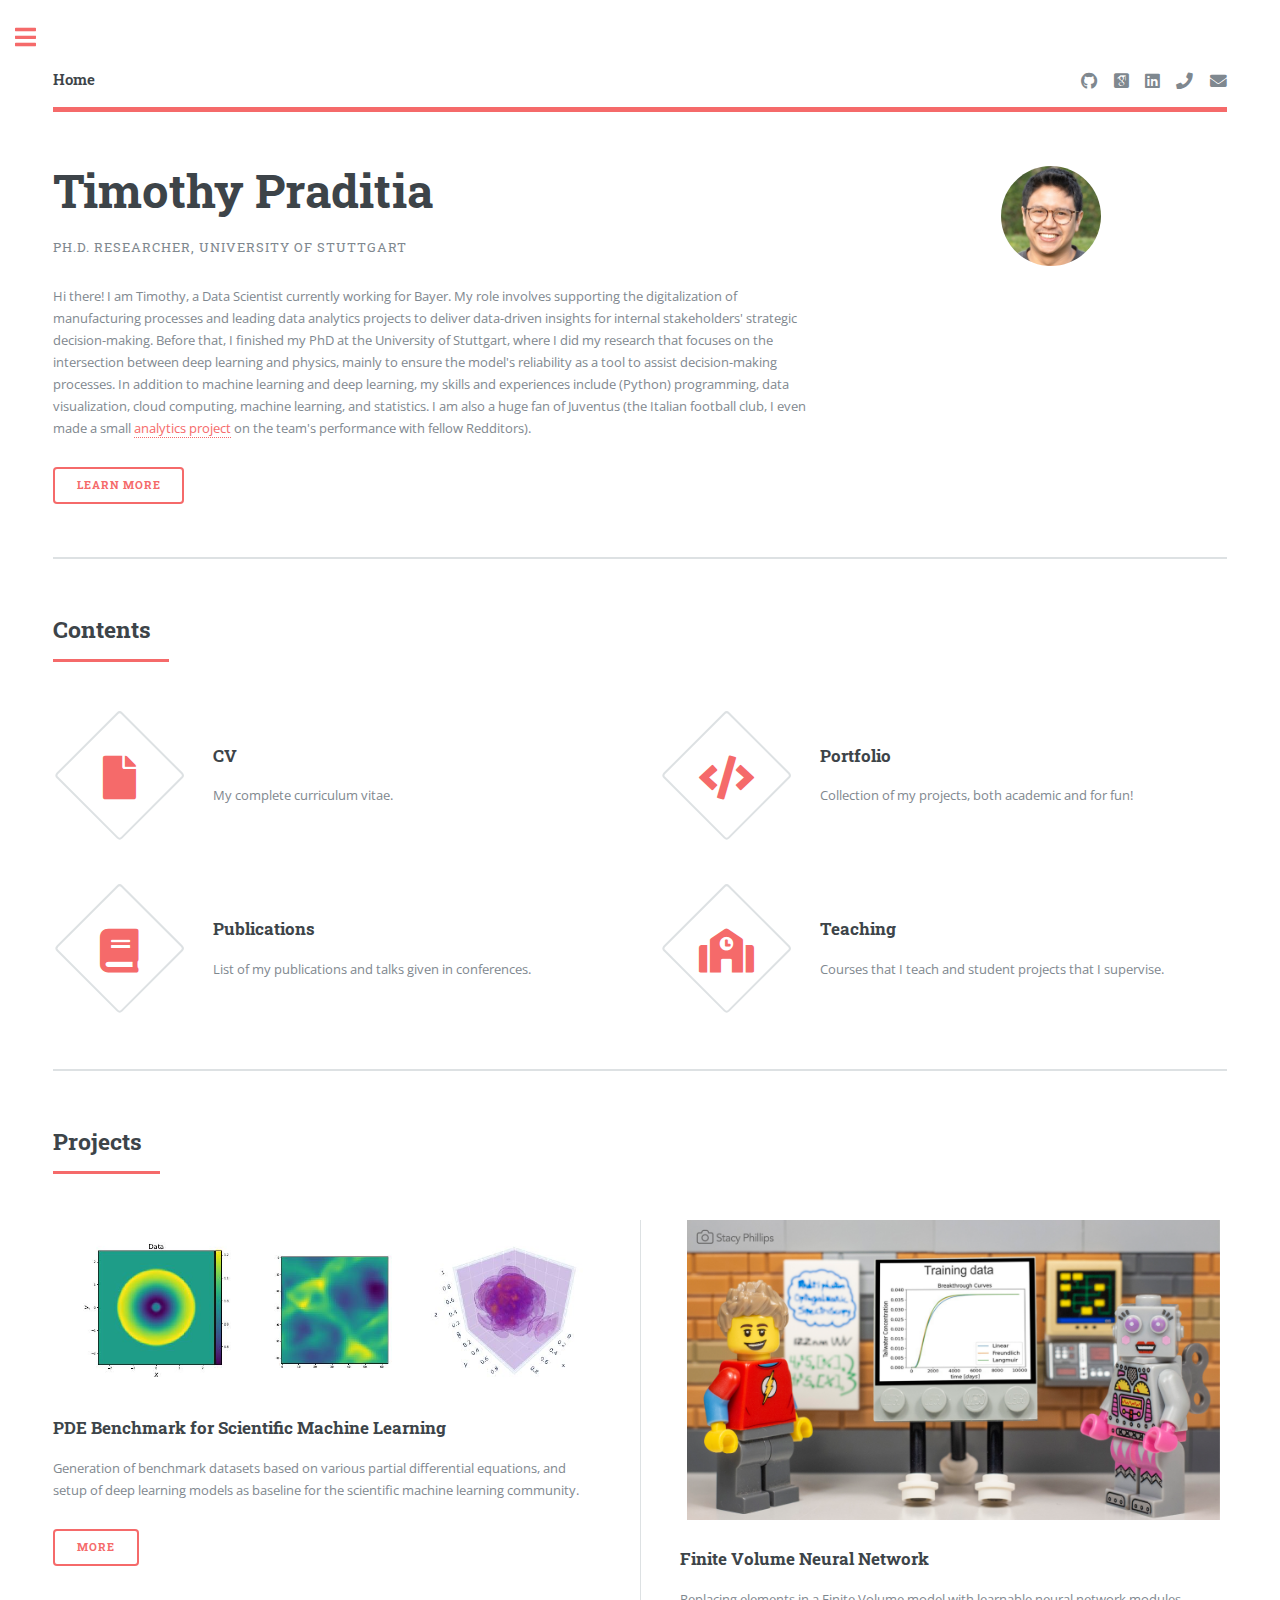
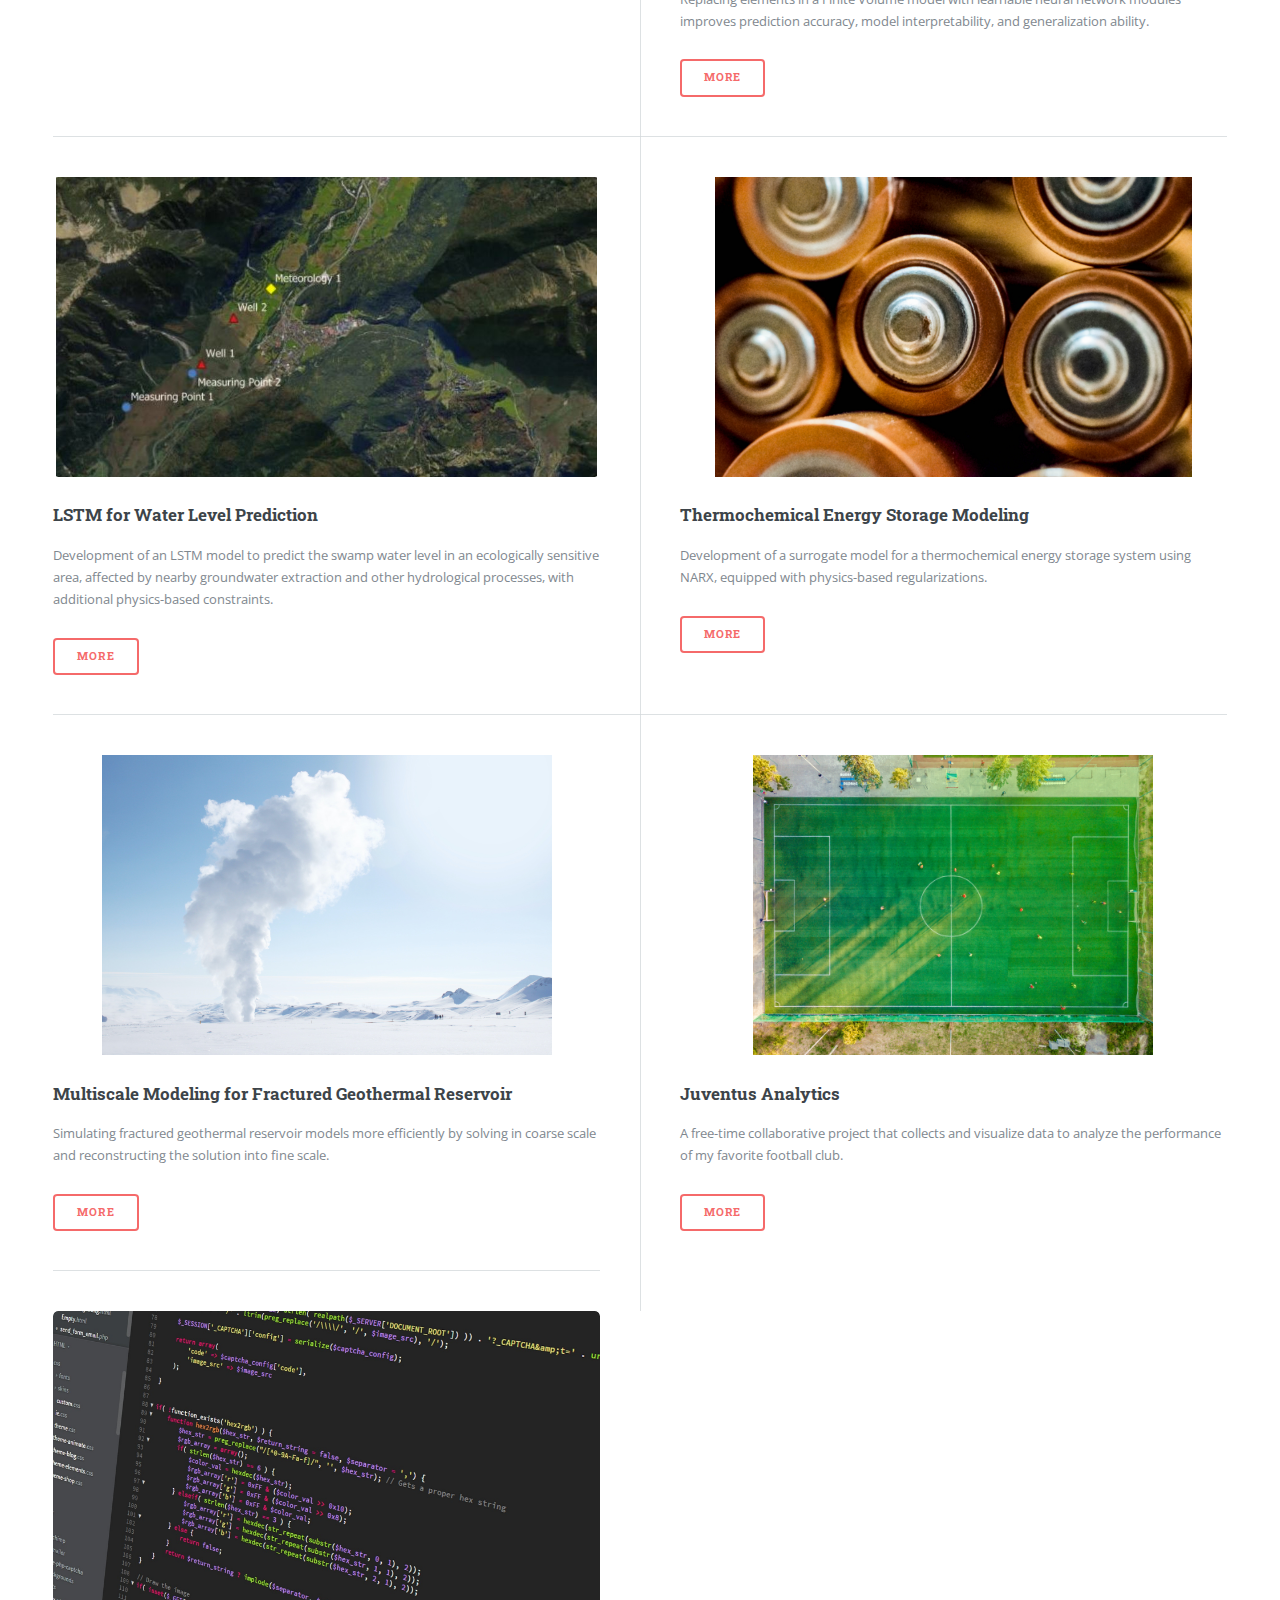
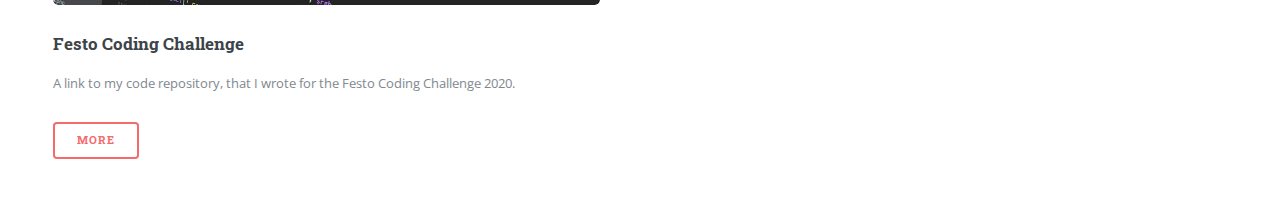
==== commit 589a0b2d: "Updated CV, October 2024" ====
--- a/index.html
+++ b/index.html
@@ -27,9 +27,6 @@
 										<li><a href="https://github.com/timothypraditia" target="_blank" class="icon brands fa-github"><span class="label">Github</span></a></li>
 										<li><a href="https://scholar.google.com/citations?user=kIKsjt8AAAAJ&hl=en" target="_blank" class="icon ai ai-google-scholar-square"><span class="label">Google Scholar</span></a></li>
 										<li><a href="https://www.linkedin.com/in/timothypraditia/" target="_blank" class="icon brands fa-linkedin"><span class="label">LinkedIn</span></a></li>
-										<li><a href="https://www.instagram.com/timothypraditia/?hl=en" target="_blank" class="icon brands fa-instagram"><span class="label">Instagram</span></a></li>
-										<li><a href="https://twitter.com/timothypraditia" target="_blank" class="icon brands fa-twitter"><span class="label">Twitter</span></a></li>
-										<li><a href="https://www.facebook.com/timothypraditia" target="_blank" class="icon brands fa-facebook-f"><span class="label">Facebook</span></a></li>
 										<li><a href="tel:+4917686418746" class="icon solid style2 fa fa-phone"><span class="label">Phone</span></a></li>
 										<li><a href="mailto: timothypraditia89@gmail.com" class="icon solid style2 fa fa-envelope"><span class="label">Email</span></a></li>
 									</ul>
@@ -42,17 +39,17 @@
 											<h1>Timothy Praditia</h1>
 											<p>Ph.D. Researcher, University of Stuttgart</p>
 										</header>
-										<p>Hi there! I am Timothy, a last-year Ph.D. researcher at the University of Stuttgart who is about to graduate soon.
-											My research focuses on the intersection between deep learning and physics, mainly to ensure the model's reliability as a tool to assist decision-making processes.
-											In addition to machine learning and deep learning, my skills and experiences include (Python) programming, time series forecasting, and statistics.
-											I am also a huge fan of Juventus (the Italian football club, I even made a small <a href="juve-analytics.html">analytics project</a> on the team's performance with fellow Redditors).
-											Currently, I am looking for a job in the data science/machine learning research/engineering field, so if you are interested please feel free to browse this page for my complete résumé and portfolio (or to share it with anyone interested).</p>
+										<p>Hi there! I am Timothy, a Data Scientist currently working for Bayer.
+											My role involves supporting the digitalization of manufacturing processes and leading data analytics projects to deliver data-driven insights for internal stakeholders' strategic decision-making.
+											Before that, I finished my PhD at the University of Stuttgart, where I did my research that focuses on the intersection between deep learning and physics, mainly to ensure the model's reliability as a tool to assist decision-making processes.
+											In addition to machine learning and deep learning, my skills and experiences include (Python) programming, data visualization, cloud computing, machine learning, and statistics.
+											I am also a huge fan of Juventus (the Italian football club, I even made a small <a href="juve-analytics.html">analytics project</a> on the team's performance with fellow Redditors).</p>
 										<ul class="actions">
 											<li><a href="cv.html" class="button big">Learn More</a></li>
 										</ul>
 									</div>
 									<span class="image">
-										<img src="images/profile_pic.svg" style="height=100px;" alt="" />
+										<img src="images/profile_pic.svg" style="height:100px;" alt="" />
 									</span>
 								</section>
 
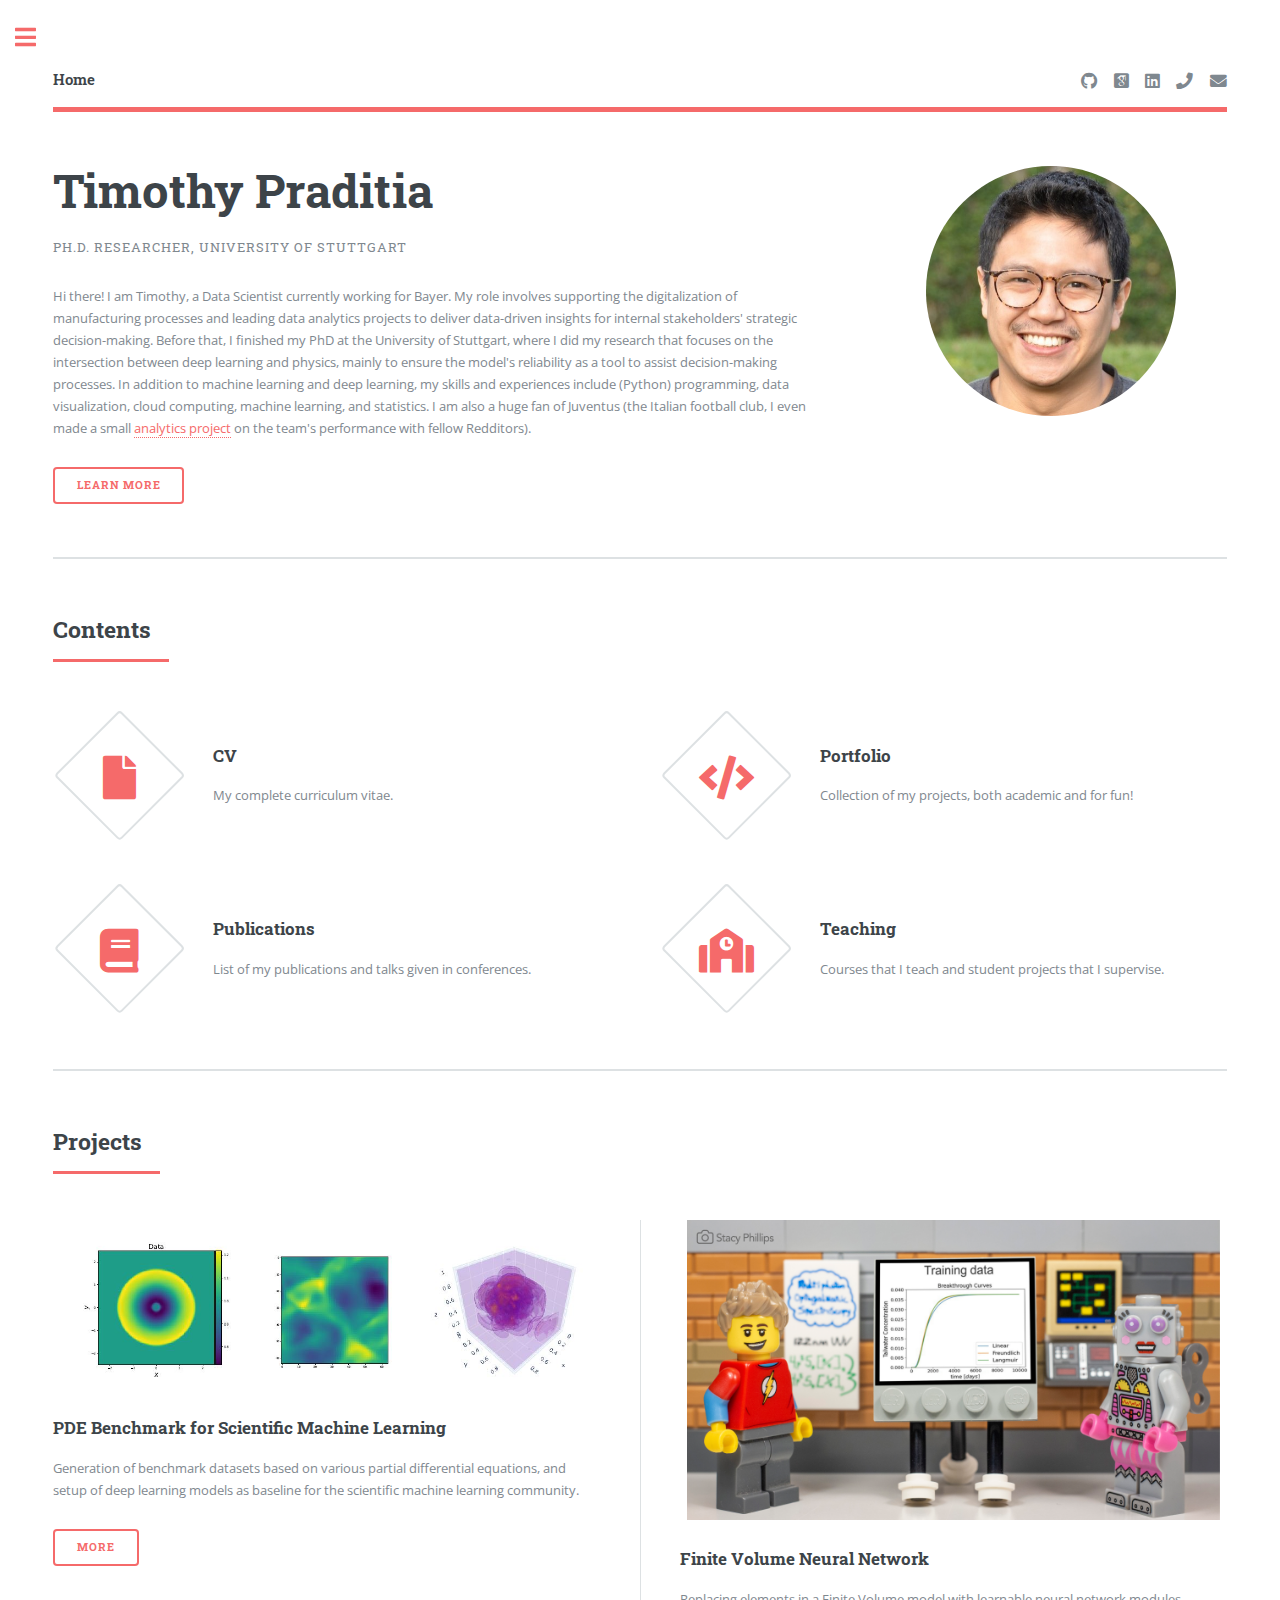
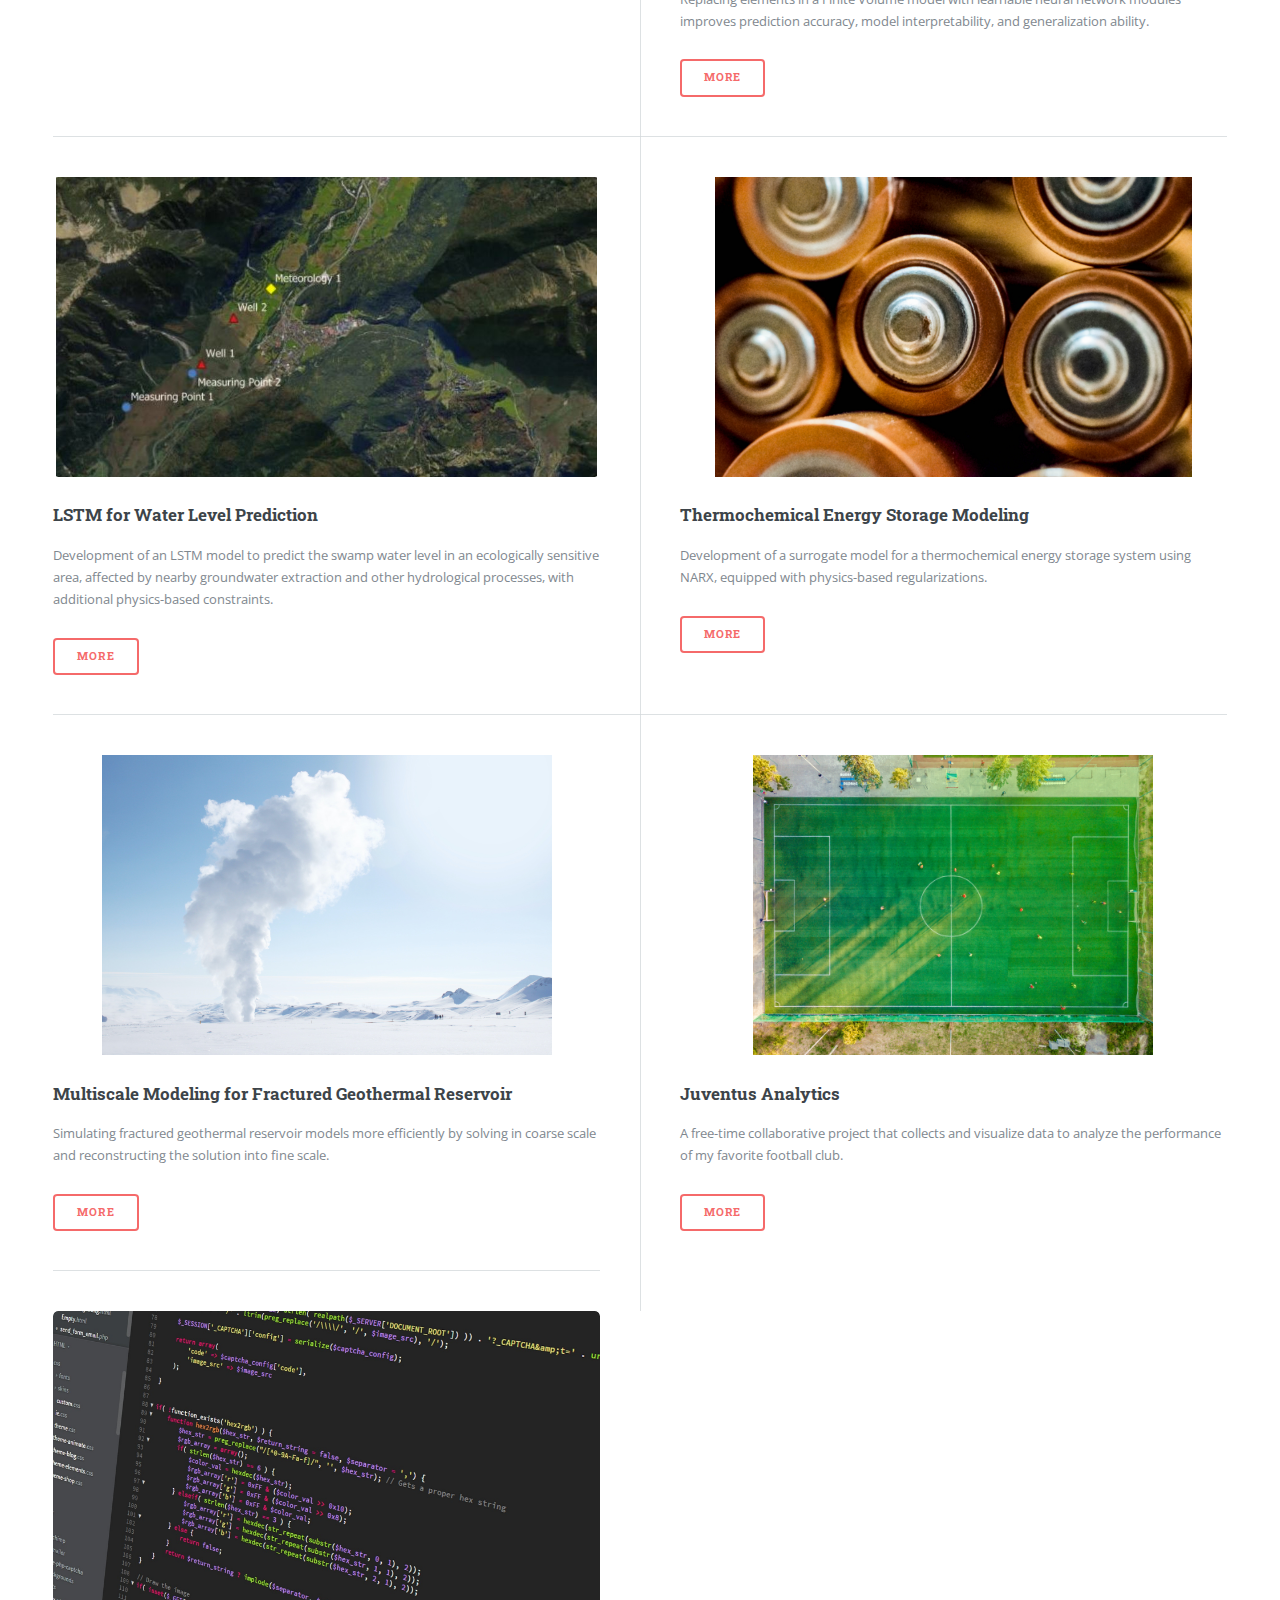
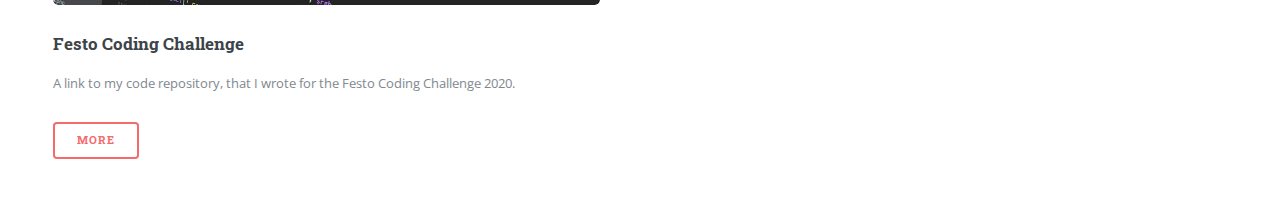
==== commit 732e34a6: "Fixed bug in CV and enlarged profile picture" ====
--- a/index.html
+++ b/index.html
@@ -49,7 +49,7 @@
 										</ul>
 									</div>
 									<span class="image">
-										<img src="images/profile_pic.svg" style="height:100px;" alt="" />
+										<img src="images/profile_pic.svg" style="height:250px;" alt="" />
 									</span>
 								</section>
 
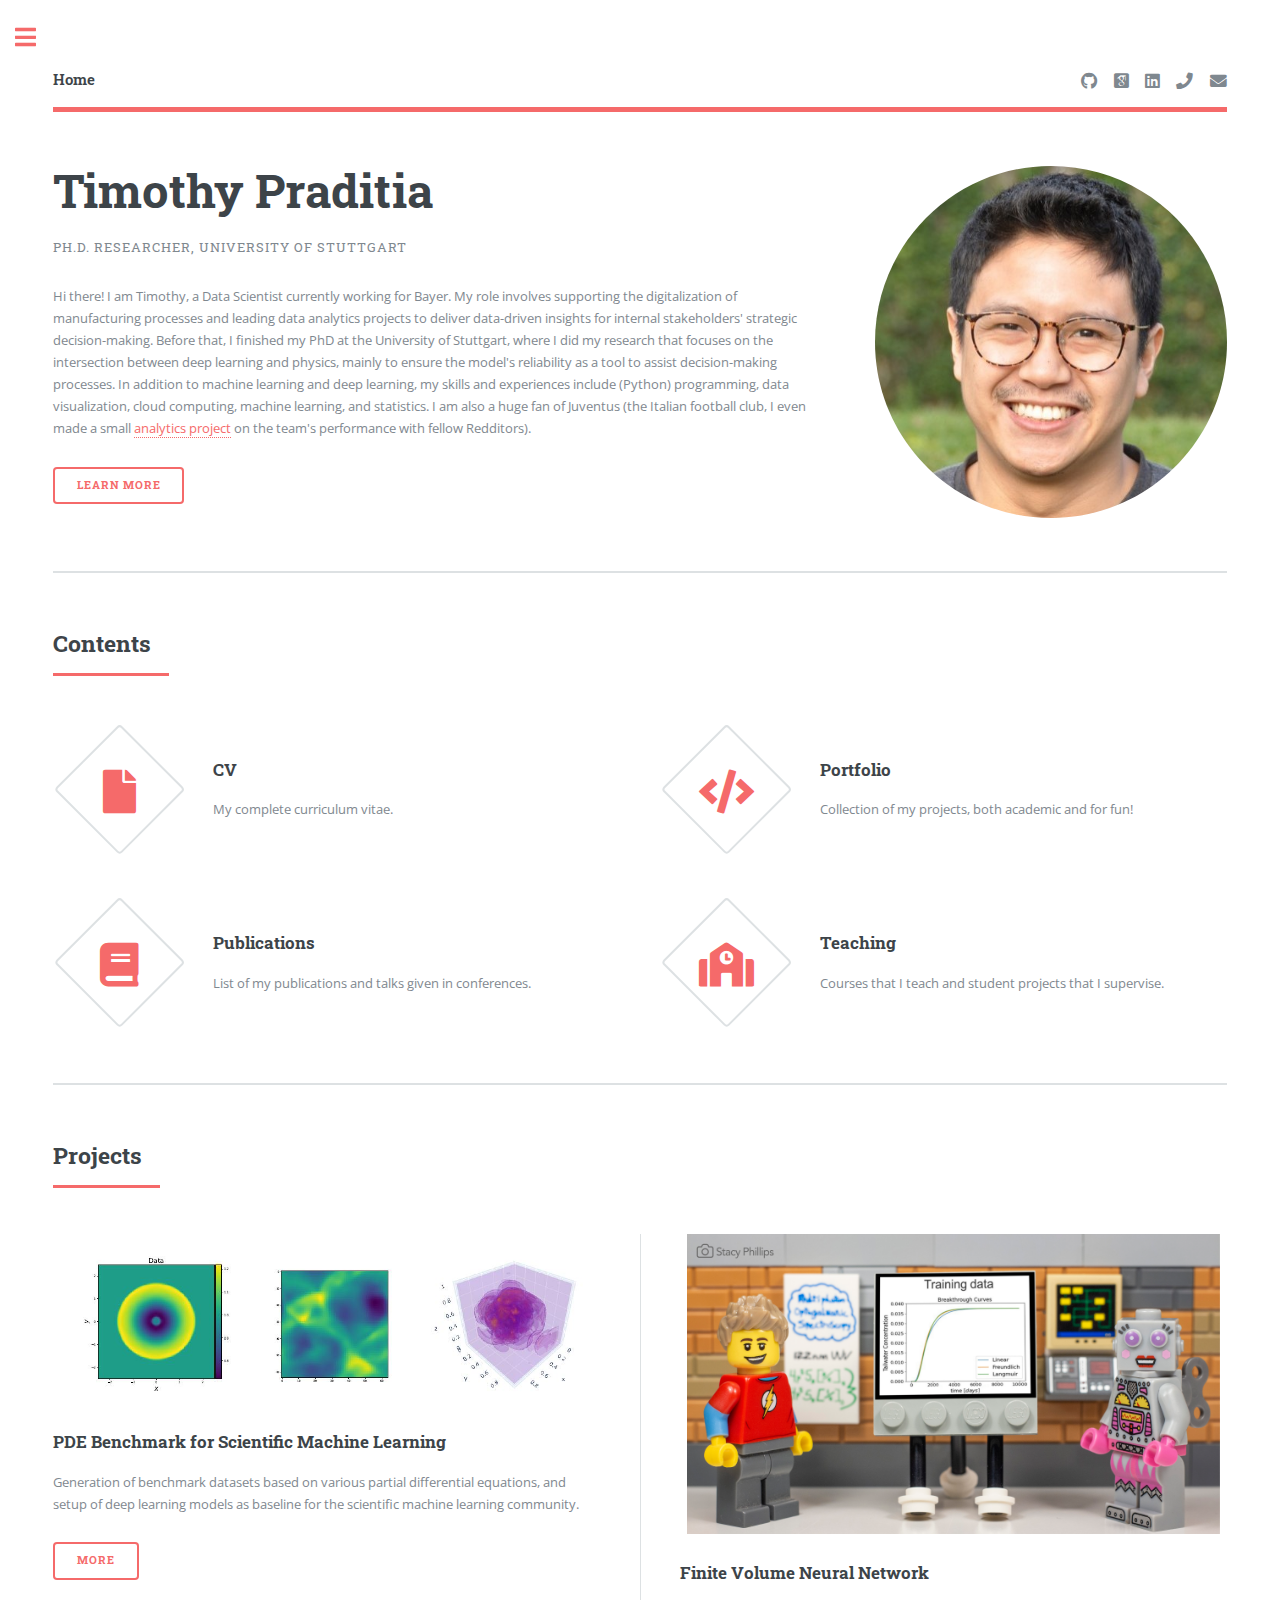
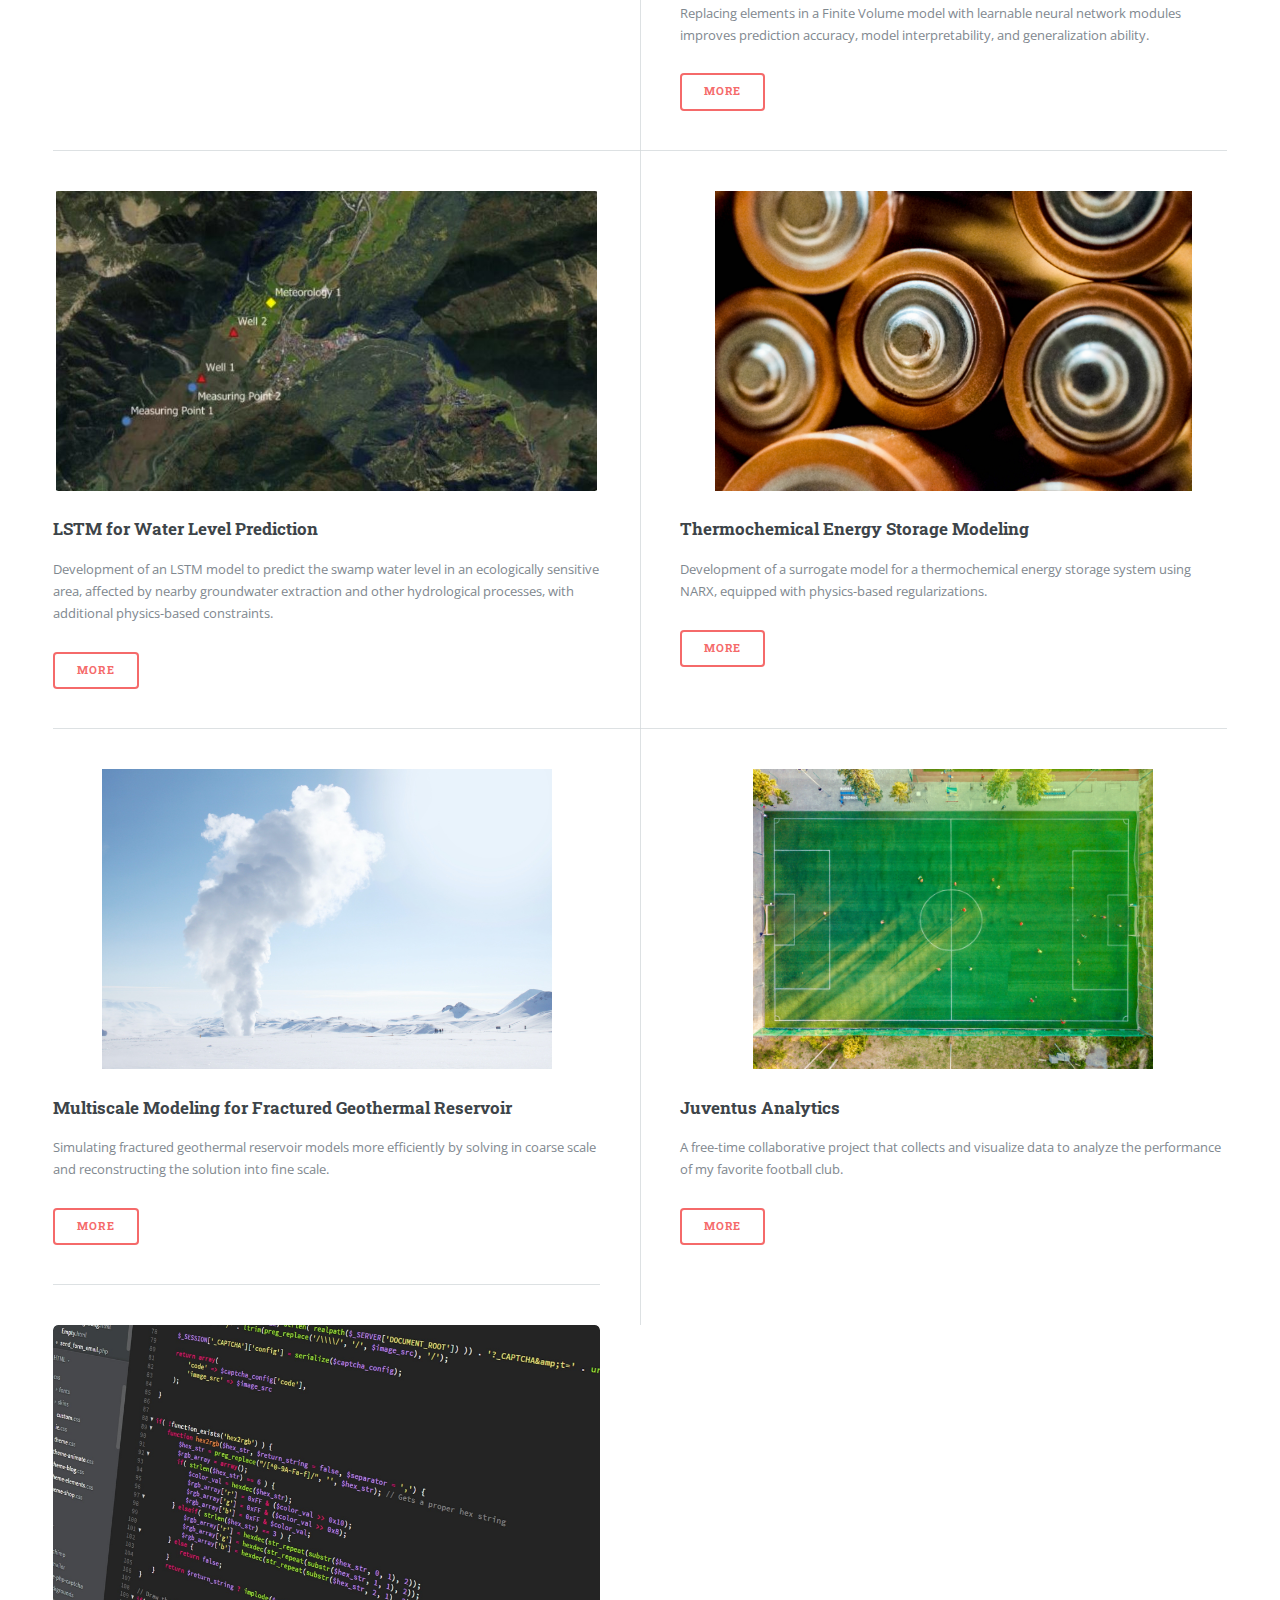
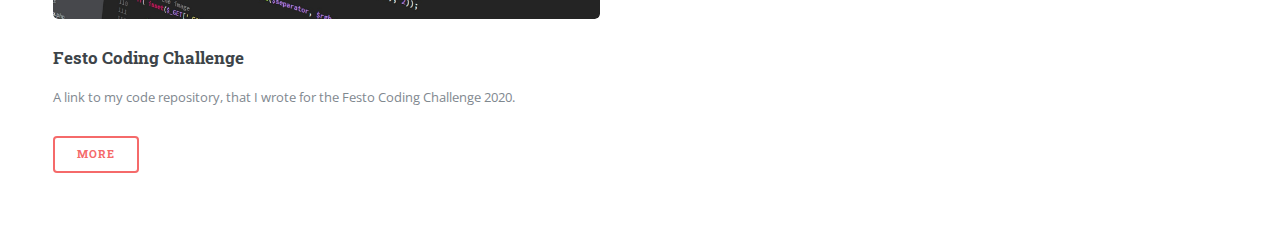
==== commit 53eab3d1: "Re-adjust profile picture size" ====
--- a/index.html
+++ b/index.html
@@ -49,7 +49,7 @@
 										</ul>
 									</div>
 									<span class="image">
-										<img src="images/profile_pic.svg" style="height:250px;" alt="" />
+										<img src="images/profile_pic.svg" style="height=100px;" alt="" />
 									</span>
 								</section>
 
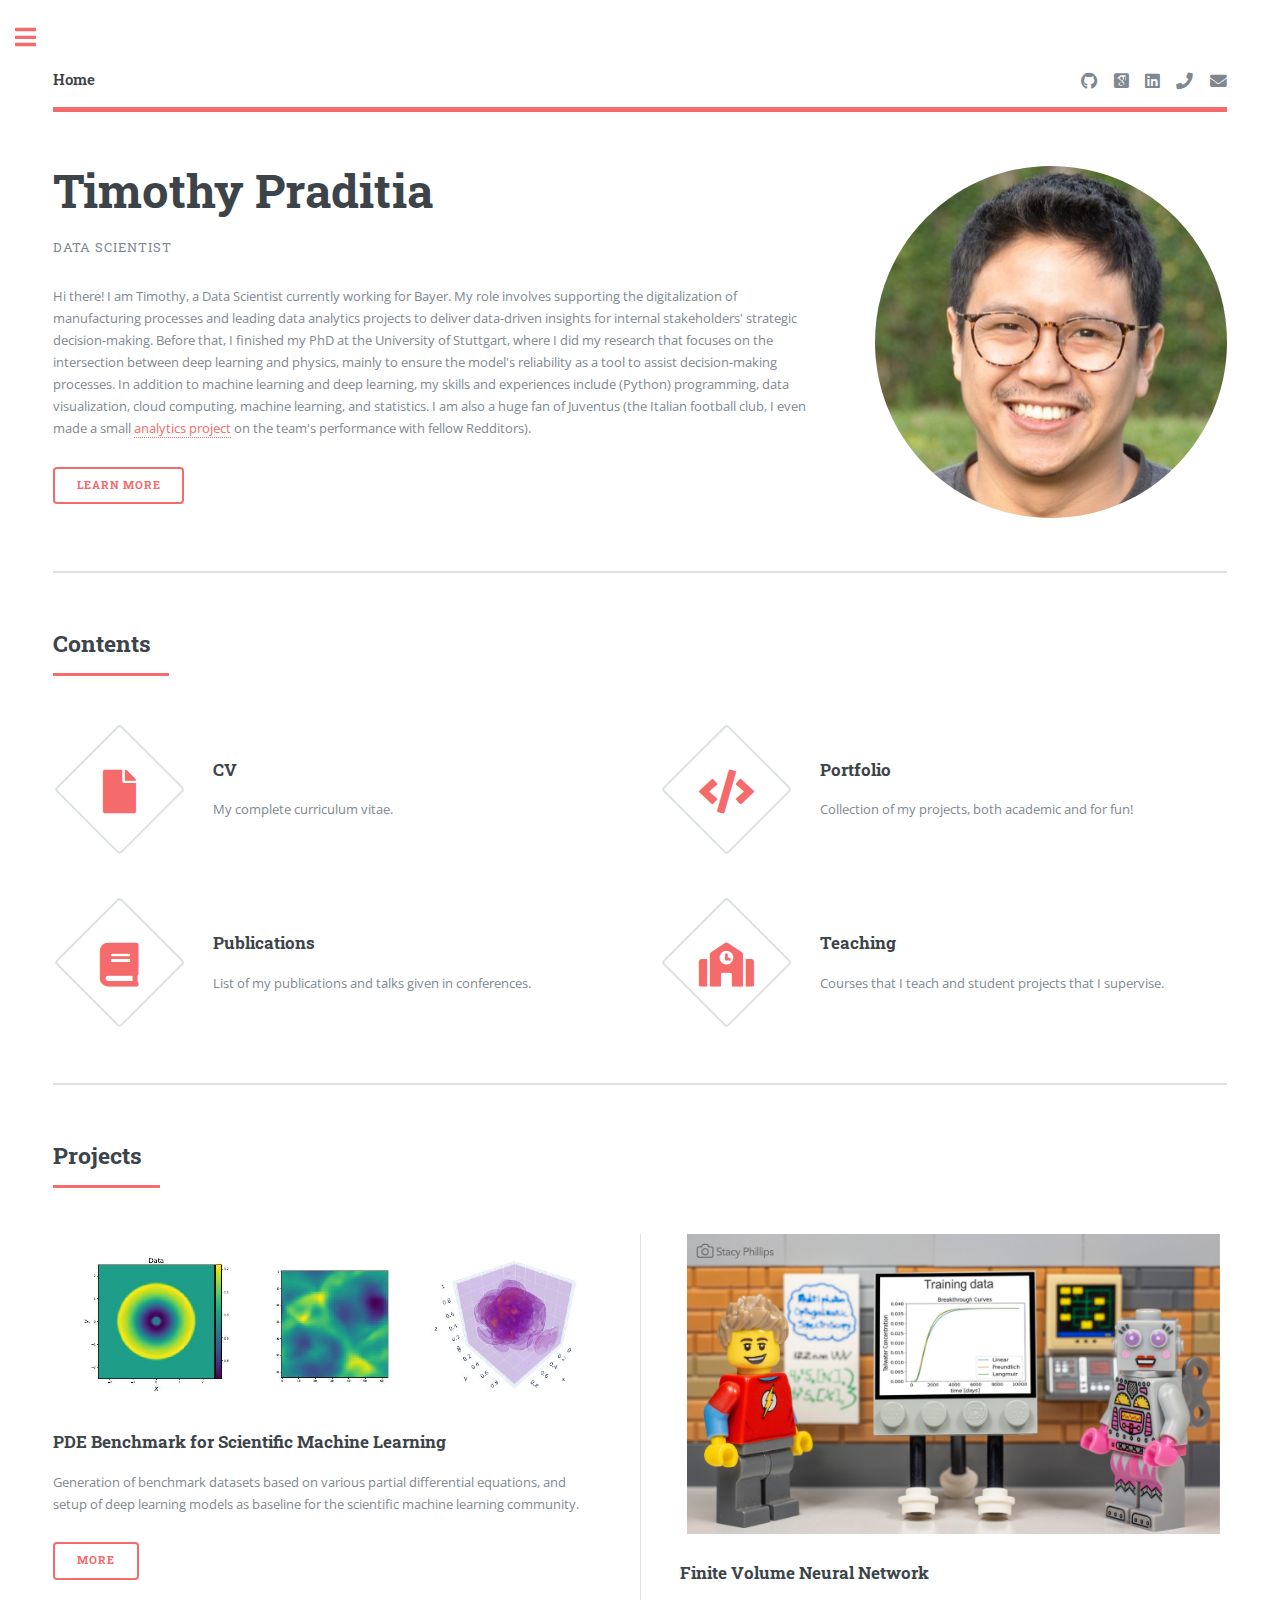
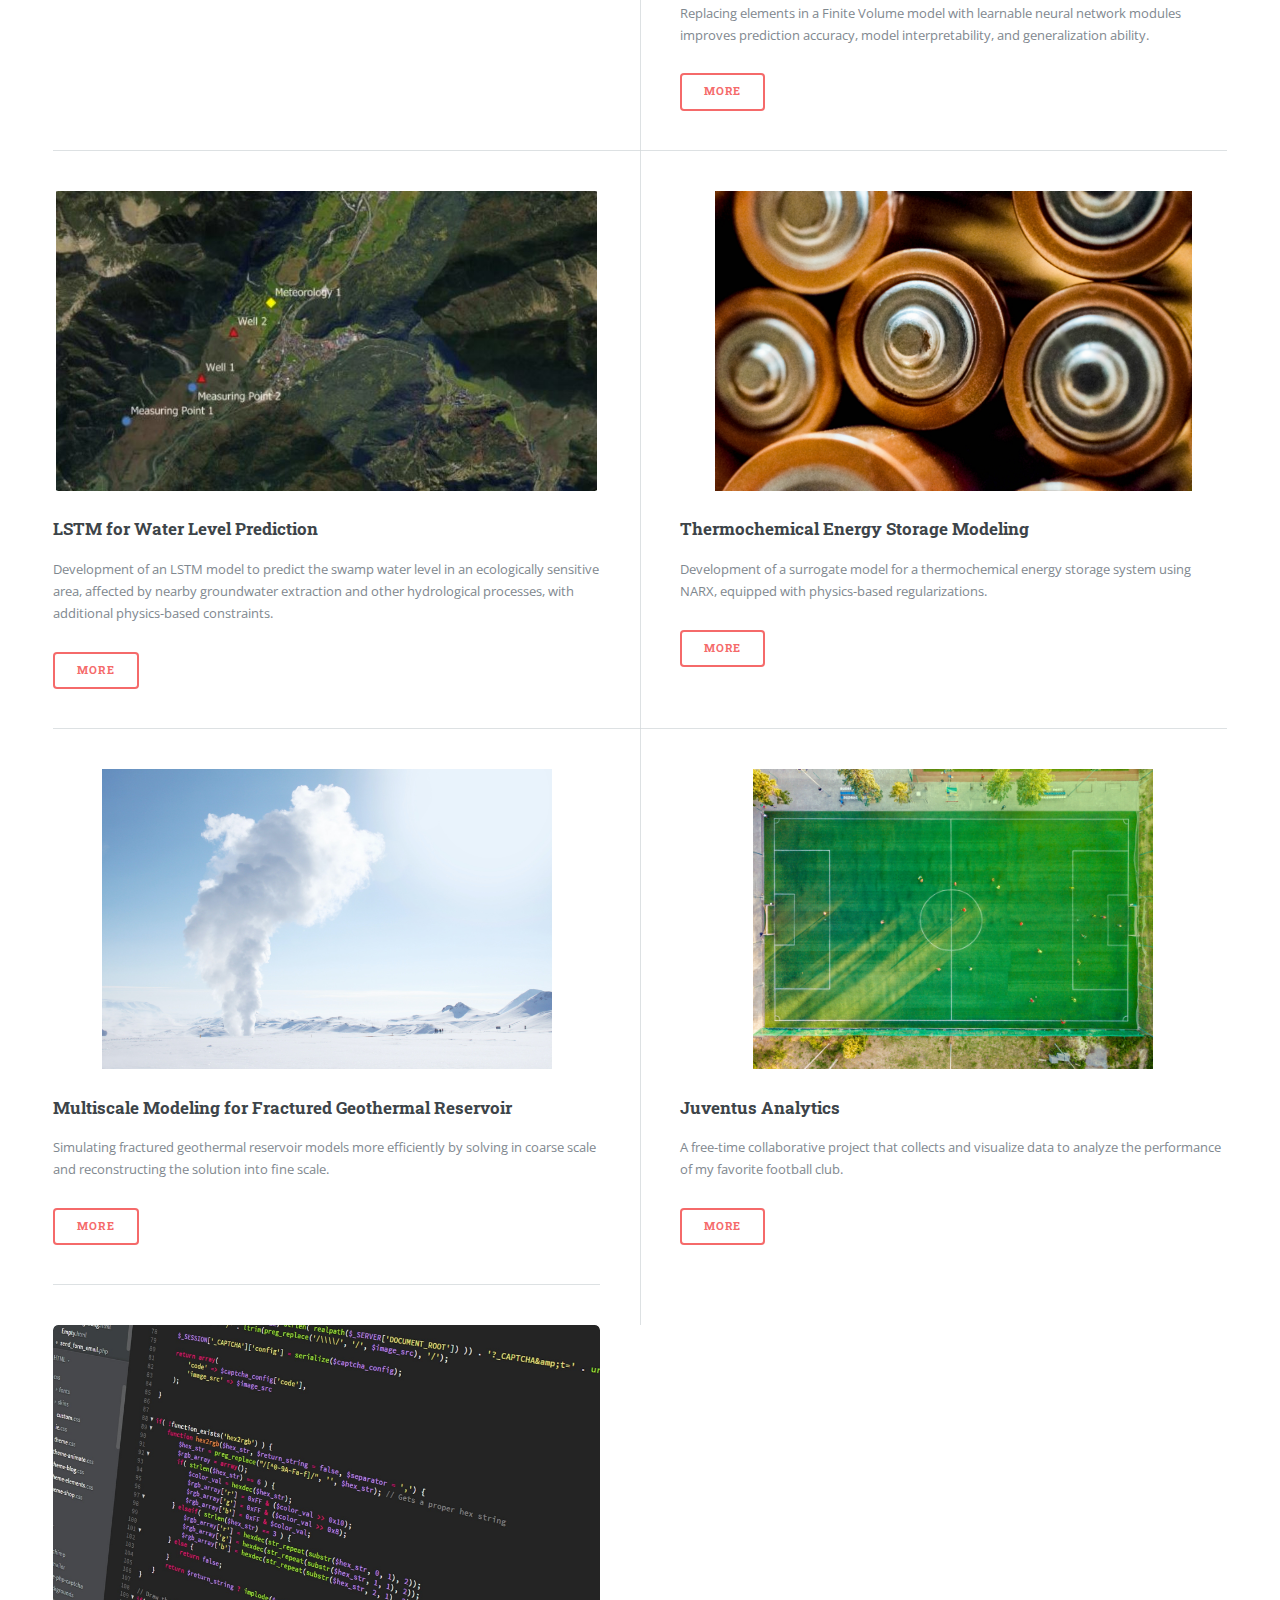
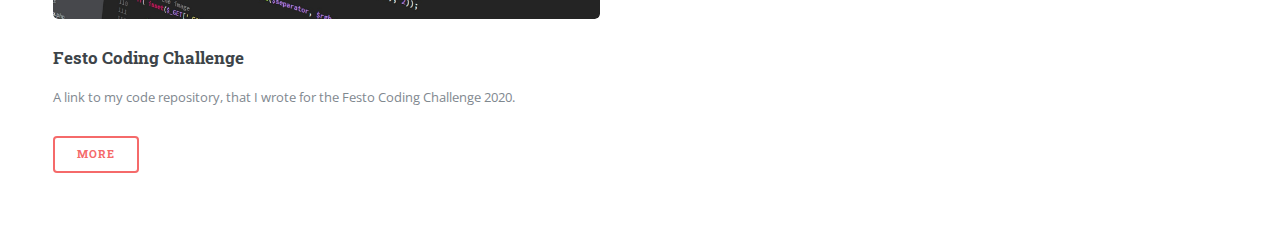
==== commit c2d2c0c6: "Updated header" ====
--- a/index.html
+++ b/index.html
@@ -37,7 +37,7 @@
 									<div class="content">
 										<header>
 											<h1>Timothy Praditia</h1>
-											<p>Ph.D. Researcher, University of Stuttgart</p>
+											<p>Data Scientist</p>
 										</header>
 										<p>Hi there! I am Timothy, a Data Scientist currently working for Bayer.
 											My role involves supporting the digitalization of manufacturing processes and leading data analytics projects to deliver data-driven insights for internal stakeholders' strategic decision-making.
@@ -49,7 +49,7 @@
 										</ul>
 									</div>
 									<span class="image">
-										<img src="images/profile_pic.svg" style="height=100px;" alt="" />
+										<img src="images/profile_pic.svg" style="height=75px;" alt="" />
 									</span>
 								</section>
 
